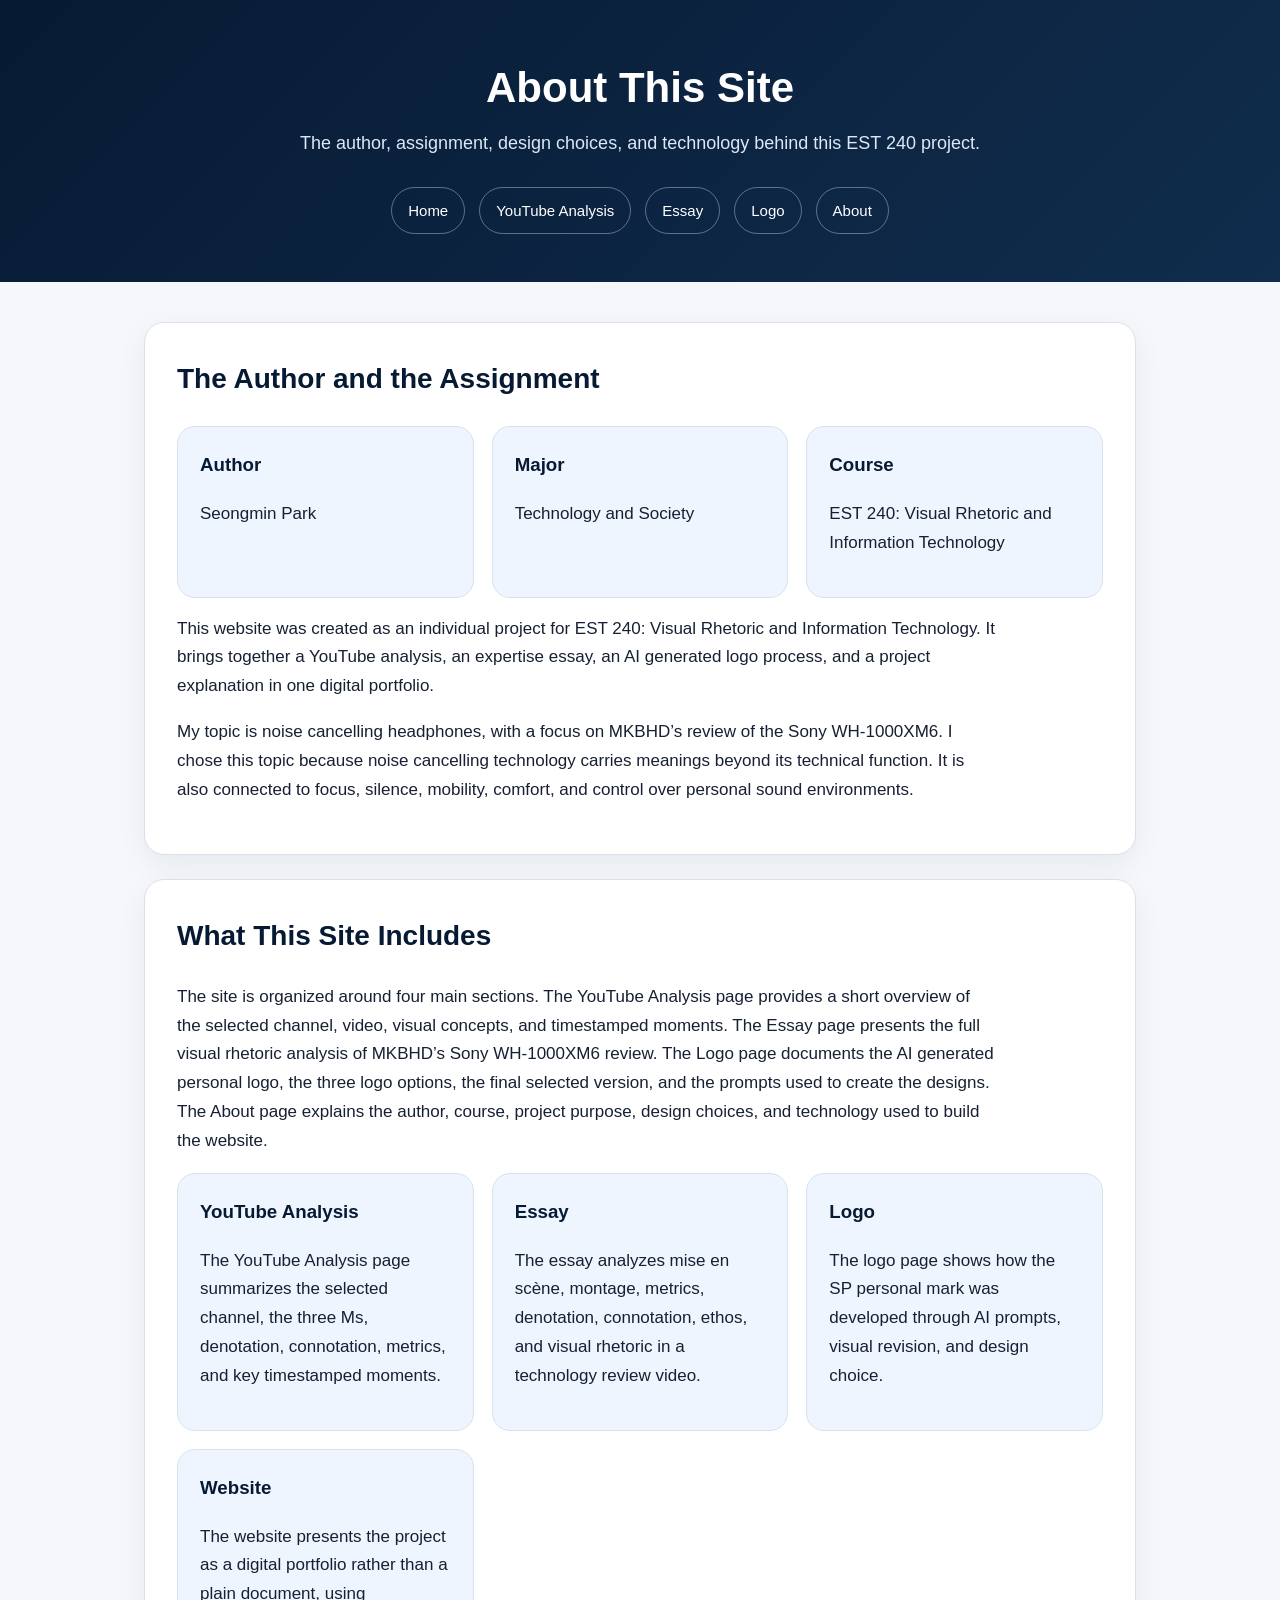
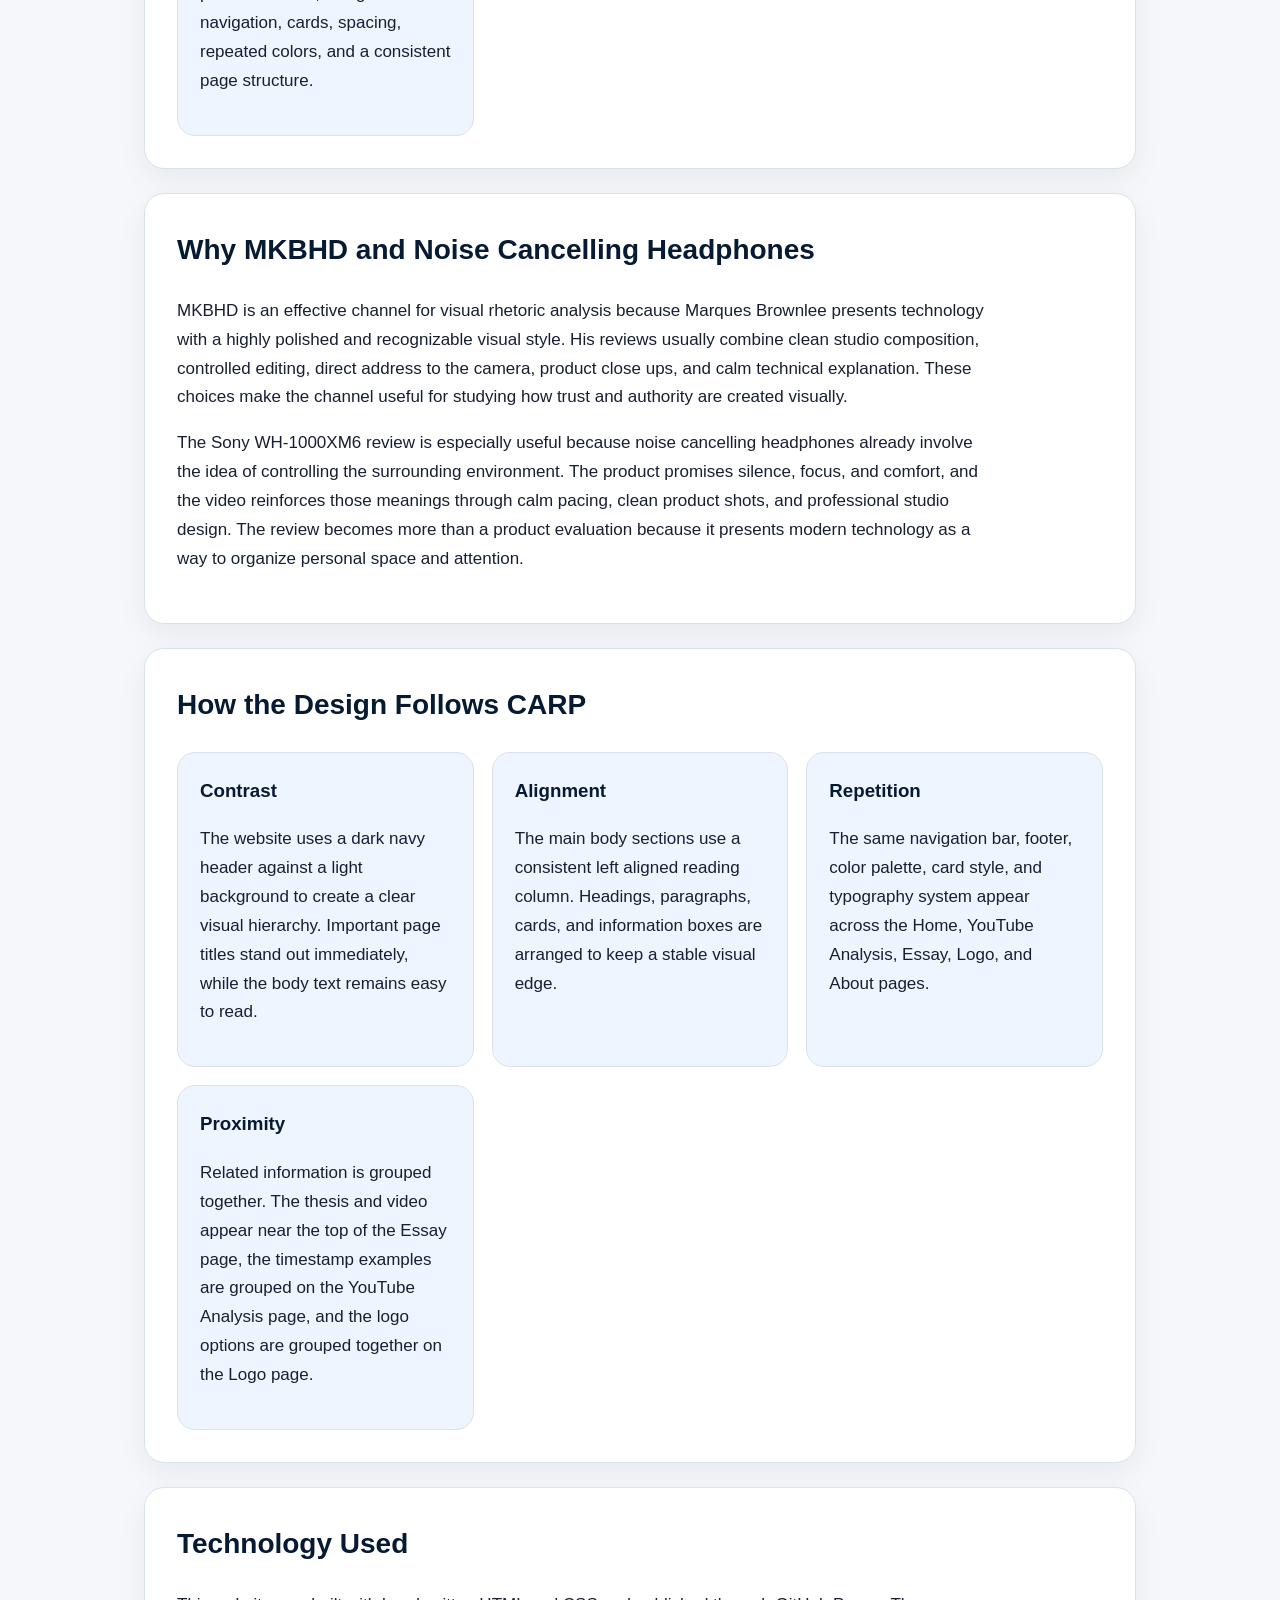
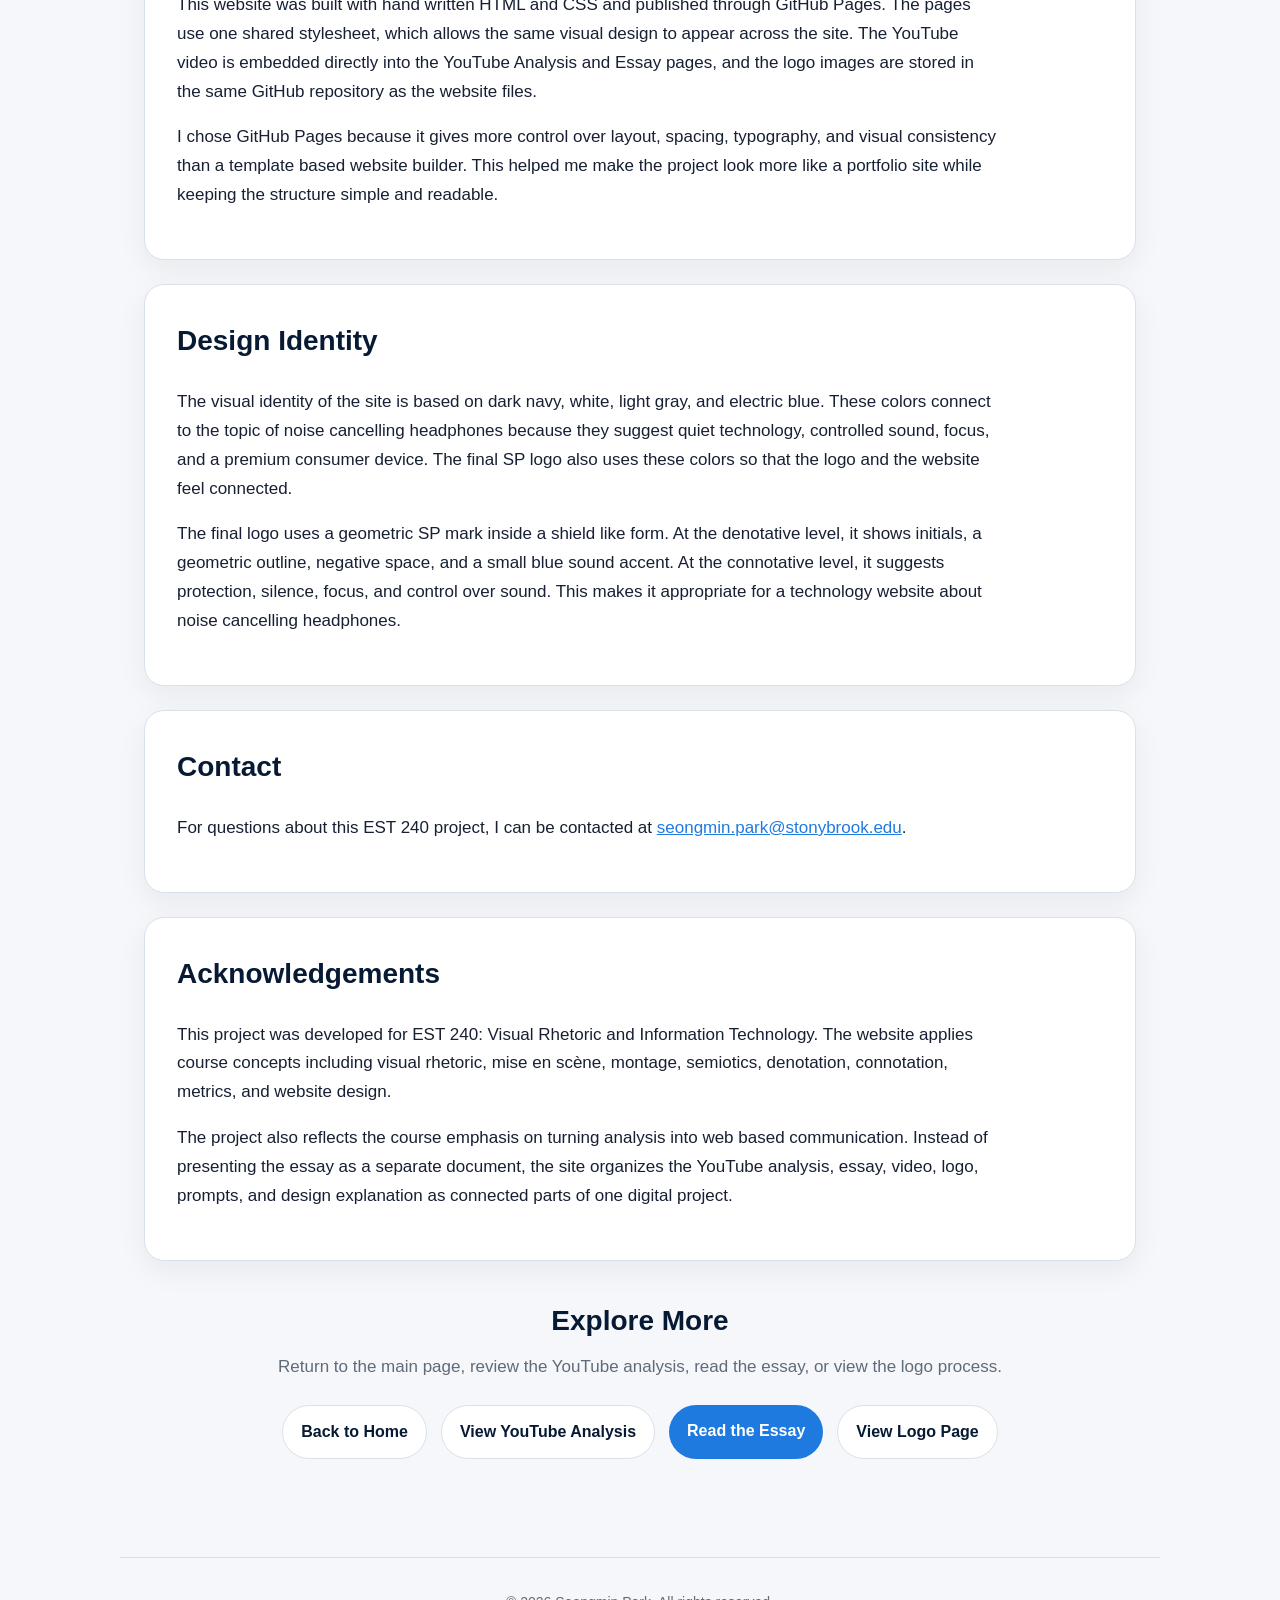
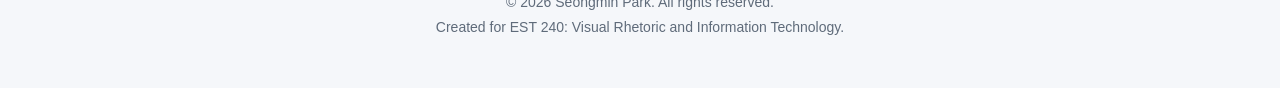
==== about.html @ 870759f9 "Update about.html" ====
<!DOCTYPE html>
<html lang="en">
<head>
  <meta charset="UTF-8">
  <meta name="viewport" content="width=device-width, initial-scale=1.0">
  <title>About | Seongmin Park EST 240</title>
  <link rel="stylesheet" href="style.css">
</head>
<body>
  <header id="top">
    <h1>About This Site</h1>
    <p>The author, assignment, design choices, and technology behind this EST 240 project.</p>

    <nav>
      <a href="index.html">Home</a>
      <a href="youtube-analysis.html">YouTube Analysis</a>
      <a href="essay.html">Essay</a>
      <a href="logo.html">Logo</a>
      <a href="about.html">About</a>
    </nav>
  </header>

  <main>
    <section>
      <h2>The Author and the Assignment</h2>

      <div class="card-grid">
        <div class="card">
          <h3>Author</h3>
          <p>Seongmin Park</p>
        </div>

        <div class="card">
          <h3>Major</h3>
          <p>Technology and Society</p>
        </div>

        <div class="card">
          <h3>Course</h3>
          <p>EST 240: Visual Rhetoric and Information Technology</p>
        </div>
      </div>

      <p>
        This website was created as an individual project for EST 240: Visual Rhetoric and Information Technology.
        It brings together a YouTube analysis, an expertise essay, an AI generated logo process, and a project explanation
        in one digital portfolio.
      </p>

      <p>
        My topic is noise cancelling headphones, with a focus on MKBHD’s review of the Sony WH-1000XM6. I chose this topic
        because noise cancelling technology carries meanings beyond its technical function. It is also connected to focus,
        silence, mobility, comfort, and control over personal sound environments.
      </p>
    </section>

    <section>
      <h2>What This Site Includes</h2>

      <p>
        The site is organized around four main sections. The YouTube Analysis page provides a short overview of the selected
        channel, video, visual concepts, and timestamped moments. The Essay page presents the full visual rhetoric analysis
        of MKBHD’s Sony WH-1000XM6 review. The Logo page documents the AI generated personal logo, the three logo options,
        the final selected version, and the prompts used to create the designs. The About page explains the author, course,
        project purpose, design choices, and technology used to build the website.
      </p>

      <div class="card-grid">
        <div class="card">
          <h3>YouTube Analysis</h3>
          <p>
            The YouTube Analysis page summarizes the selected channel, the three Ms, denotation, connotation, metrics,
            and key timestamped moments.
          </p>
        </div>

        <div class="card">
          <h3>Essay</h3>
          <p>
            The essay analyzes mise en scène, montage, metrics, denotation, connotation, ethos, and visual rhetoric in
            a technology review video.
          </p>
        </div>

        <div class="card">
          <h3>Logo</h3>
          <p>
            The logo page shows how the SP personal mark was developed through AI prompts, visual revision, and design choice.
          </p>
        </div>

        <div class="card">
          <h3>Website</h3>
          <p>
            The website presents the project as a digital portfolio rather than a plain document, using navigation, cards,
            spacing, repeated colors, and a consistent page structure.
          </p>
        </div>
      </div>
    </section>

    <section>
      <h2>Why MKBHD and Noise Cancelling Headphones</h2>

      <p>
        MKBHD is an effective channel for visual rhetoric analysis because Marques Brownlee presents technology with a highly
        polished and recognizable visual style. His reviews usually combine clean studio composition, controlled editing,
        direct address to the camera, product close ups, and calm technical explanation. These choices make the channel useful
        for studying how trust and authority are created visually.
      </p>

      <p>
        The Sony WH-1000XM6 review is especially useful because noise cancelling headphones already involve the idea of
        controlling the surrounding environment. The product promises silence, focus, and comfort, and the video reinforces
        those meanings through calm pacing, clean product shots, and professional studio design. The review becomes more
        than a product evaluation because it presents modern technology as a way to organize personal space and attention.
      </p>
    </section>

    <section>
      <h2>How the Design Follows CARP</h2>

      <div class="card-grid">
        <div class="card">
          <h3>Contrast</h3>
          <p>
            The website uses a dark navy header against a light background to create a clear visual hierarchy. Important
            page titles stand out immediately, while the body text remains easy to read.
          </p>
        </div>

        <div class="card">
          <h3>Alignment</h3>
          <p>
            The main body sections use a consistent left aligned reading column. Headings, paragraphs, cards, and information
            boxes are arranged to keep a stable visual edge.
          </p>
        </div>

        <div class="card">
          <h3>Repetition</h3>
          <p>
            The same navigation bar, footer, color palette, card style, and typography system appear across the Home,
            YouTube Analysis, Essay, Logo, and About pages.
          </p>
        </div>

        <div class="card">
          <h3>Proximity</h3>
          <p>
            Related information is grouped together. The thesis and video appear near the top of the Essay page, the timestamp
            examples are grouped on the YouTube Analysis page, and the logo options are grouped together on the Logo page.
          </p>
        </div>
      </div>
    </section>

    <section>
      <h2>Technology Used</h2>

      <p>
        This website was built with hand written HTML and CSS and published through GitHub Pages. The pages use one shared
        stylesheet, which allows the same visual design to appear across the site. The YouTube video is embedded directly
        into the YouTube Analysis and Essay pages, and the logo images are stored in the same GitHub repository as the website files.
      </p>

      <p>
        I chose GitHub Pages because it gives more control over layout, spacing, typography, and visual consistency than a
        template based website builder. This helped me make the project look more like a portfolio site while keeping the
        structure simple and readable.
      </p>
    </section>

    <section>
      <h2>Design Identity</h2>

      <p>
        The visual identity of the site is based on dark navy, white, light gray, and electric blue. These colors connect to
        the topic of noise cancelling headphones because they suggest quiet technology, controlled sound, focus, and a premium
        consumer device. The final SP logo also uses these colors so that the logo and the website feel connected.
      </p>

      <p>
        The final logo uses a geometric SP mark inside a shield like form. At the denotative level, it shows initials, a
        geometric outline, negative space, and a small blue sound accent. At the connotative level, it suggests protection,
        silence, focus, and control over sound. This makes it appropriate for a technology website about noise cancelling
        headphones.
      </p>
    </section>

    <section>
      <h2>Contact</h2>
      <p>
        For questions about this EST 240 project, I can be contacted at
        <a href="mailto:seongmin.park@stonybrook.edu">seongmin.park@stonybrook.edu</a>.
      </p>
    </section>

    <section>
      <h2>Acknowledgements</h2>

      <p>
        This project was developed for EST 240: Visual Rhetoric and Information Technology. The website applies course concepts
        including visual rhetoric, mise en scène, montage, semiotics, denotation, connotation, metrics, and website design.
      </p>

      <p>
        The project also reflects the course emphasis on turning analysis into web based communication. Instead of presenting
        the essay as a separate document, the site organizes the YouTube analysis, essay, video, logo, prompts, and design
        explanation as connected parts of one digital project.
      </p>
    </section>

    <section class="page-navigation">
      <h2>Explore More</h2>
      <p>Return to the main page, review the YouTube analysis, read the essay, or view the logo process.</p>

      <div class="button-row">
        <a class="button secondary" href="index.html">Back to Home</a>
        <a class="button secondary" href="youtube-analysis.html">View YouTube Analysis</a>
        <a class="button" href="essay.html">Read the Essay</a>
        <a class="button secondary" href="logo.html">View Logo Page</a>
      </div>
    </section>
  </main>

  <footer>
    <p>&copy; 2026 Seongmin Park. All rights reserved.</p>
    <p>Created for EST 240: Visual Rhetoric and Information Technology.</p>
  </footer>
</body>
</html>
---- style.css ----
:root {
  --navy: #071a33;
  --blue: #1f7ae0;
  --light-blue: #eef5ff;
  --light-gray: #f5f7fa;
  --text: #172033;
  --muted: #5f6b7a;
  --white: #ffffff;
  --border: #d9e1ea;
}

* {
  box-sizing: border-box;
}

body {
  margin: 0;
  font-family: Arial, Helvetica, sans-serif;
  color: var(--text);
  background: var(--light-gray);
  line-height: 1.7;
}

header {
  background: linear-gradient(135deg, var(--navy), #102d4d);
  color: var(--white);
  padding: 64px 24px 48px;
  text-align: center;
}

header h1 {
  max-width: 900px;
  margin: 0 auto 16px;
  font-size: 42px;
  line-height: 1.15;
}

header p {
  max-width: 720px;
  margin: 0 auto 28px;
  color: #dce8f7;
  font-size: 18px;
}

nav {
  display: flex;
  justify-content: center;
  gap: 14px;
  flex-wrap: wrap;
}

nav a {
  color: var(--white);
  text-decoration: none;
  border: 1px solid rgba(255, 255, 255, 0.35);
  padding: 10px 16px;
  border-radius: 999px;
  font-size: 15px;
}

nav a:hover {
  background: rgba(255, 255, 255, 0.14);
}

main {
  max-width: 1040px;
  margin: 0 auto;
  padding: 40px 24px;
}

section {
  background: var(--white);
  border: 1px solid var(--border);
  border-radius: 20px;
  padding: 32px;
  margin-bottom: 24px;
  box-shadow: 0 10px 30px rgba(7, 26, 51, 0.06);
}

h2 {
  color: var(--navy);
  margin-top: 0;
  font-size: 28px;
}

p {
  font-size: 17px;
}

a {
  color: var(--blue);
}

.button-row {
  display: flex;
  gap: 14px;
  flex-wrap: wrap;
  margin-top: 24px;
}

.button {
  display: inline-block;
  background: var(--blue);
  color: var(--white);
  text-decoration: none;
  padding: 12px 18px;
  border-radius: 999px;
  font-weight: 700;
}

.button.secondary {
  background: var(--white);
  color: var(--navy);
  border: 1px solid var(--border);
}

.card-grid {
  display: grid;
  grid-template-columns: repeat(3, 1fr);
  gap: 18px;
}

.card {
  background: var(--light-blue);
  border: 1px solid var(--border);
  border-radius: 18px;
  padding: 22px;
}

.card h3 {
  margin-top: 0;
  color: var(--navy);
}

footer {
  max-width: 1040px;
  margin: 16px auto 0;
  padding: 30px 24px 46px;
  text-align: center;
  color: var(--muted);
  border-top: 1px solid var(--border);
}

footer p {
  margin: 4px 0;
  font-size: 14px;
  line-height: 1.5;
}
}

@media (max-width: 760px) {
  header h1 {
    font-size: 32px;
  }

  .card-grid {
    grid-template-columns: 1fr;
  }

  section {
    padding: 24px;
  }
}
ol {
  margin: 0;
  padding-left: 22px;
}

li {
  margin-bottom: 6px;
}

section > h3 {
  margin-top: 28px;
  color: var(--navy);
}

section p,
section ol {
  max-width: 820px;
}
.metrics-card {
  width: calc(100% + 29px);
  max-width: calc(820px + 29px);
  background: var(--light-blue);
  margin: 22px 0 22px -29px;
  padding: 22px 24px;
  border-left: 5px solid var(--blue);
}

.metrics-card p {
  margin: 8px 0;
}

.metrics-card h3 {
  margin: 0 0 14px 0;
}
.home-hero {
  padding: 72px 24px 56px;
}

.hero-content {
  max-width: 960px;
  margin: 0 auto;
}

.hero-logo {
  width: 140px;
  height: 140px;
  object-fit: contain;
  background: var(--white);
  border-radius: 28px;
  padding: 18px;
  margin-bottom: 26px;
  box-shadow: 0 18px 45px rgba(0, 0, 0, 0.18);
}
sup {
  font-size: 0.75em;
  vertical-align: super;
  line-height: 0;
}

sup a {
  text-decoration: none;
  color: var(--blue);
  font-weight: 700;
}

sup a:hover {
  text-decoration: underline;
}
sup {
  font-size: 0.75em;
  vertical-align: super;
  line-height: 0;
}

sup a {
  text-decoration: none;
  color: var(--blue);
  font-weight: 700;
}

sup a:hover {
  text-decoration: underline;
}

.notes-list {
  max-width: 820px;
}

.notes-list li {
  margin-bottom: 14px;
}

.notes-list a {
  margin-left: 6px;
}

html {
  scroll-behavior: smooth;
}
.page-navigation {
  background: transparent;
  border: none;
  box-shadow: none;
  text-align: center;
  padding-top: 12px;
  padding-bottom: 18px;
}

.page-navigation h2 {
  margin-bottom: 8px;
}

.page-navigation p {
  margin: 0 auto 18px;
  color: var(--muted);
}

.page-navigation .button-row {
  justify-content: center;
}
sup {
  font-size: 0.75em;
  vertical-align: super;
  line-height: 0;
}

sup a {
  text-decoration: none;
  color: var(--blue);
  font-weight: 700;
}

sup a:hover {
  text-decoration: underline;
}

.notes-list {
  max-width: 820px;
}

.notes-list li {
  margin-bottom: 14px;
}

.notes-list a {
  margin-left: 6px;
}

html {
  scroll-behavior: smooth;
}
.analysis-hero {
  display: grid;
  grid-template-columns: 1.7fr 0.8fr;
  gap: 24px;
  align-items: center;
}

.analysis-hero-text p {
  max-width: 850px;
}

.analysis-profile {
  background: #ffffff;
  border: 1px solid #d9e1ea;
  border-radius: 22px;
  padding: 24px;
  text-align: center;
  box-shadow: 0 12px 28px rgba(15, 23, 42, 0.08);
}

.analysis-portrait {
  width: 160px;
  height: 160px;
  object-fit: cover;
  border-radius: 50%;
  border: 4px solid #e8eef5;
  margin-bottom: 14px;
}

.analysis-profile h3 {
  margin-bottom: 8px;
}

.analysis-profile p {
  margin: 0;
  color: var(--muted);
}

.analysis-points {
  display: grid;
  grid-template-columns: 1fr 1fr;
  gap: 18px;
}

.timestamp-grid {
  display: grid;
  grid-template-columns: repeat(2, minmax(0, 1fr));
  gap: 18px;
  margin-top: 18px;
}

.timestamp-card {
  display: flex;
  flex-direction: column;
  gap: 8px;
  background: #ffffff;
  border: 1px solid #d9e1ea;
  border-radius: 18px;
  padding: 18px;
  text-decoration: none;
  color: var(--text);
  box-shadow: 0 10px 24px rgba(15, 23, 42, 0.07);
  transition: transform 0.18s ease, box-shadow 0.18s ease;
}

.timestamp-card:hover {
  transform: translateY(-3px);
  box-shadow: 0 16px 32px rgba(15, 23, 42, 0.12);
}

.timestamp-label {
  display: inline-block;
  width: fit-content;
  background: var(--blue);
  color: #ffffff;
  border-radius: 999px;
  padding: 4px 10px;
  font-size: 0.85rem;
  font-weight: 700;
}

.timestamp-card span:last-child {
  color: var(--muted);
}

@media (max-width: 760px) {
  .analysis-hero {
    grid-template-columns: 1fr;
  }

  .analysis-points {
    grid-template-columns: 1fr;
  }

  .timestamp-grid {
    grid-template-columns: 1fr;
  }
}
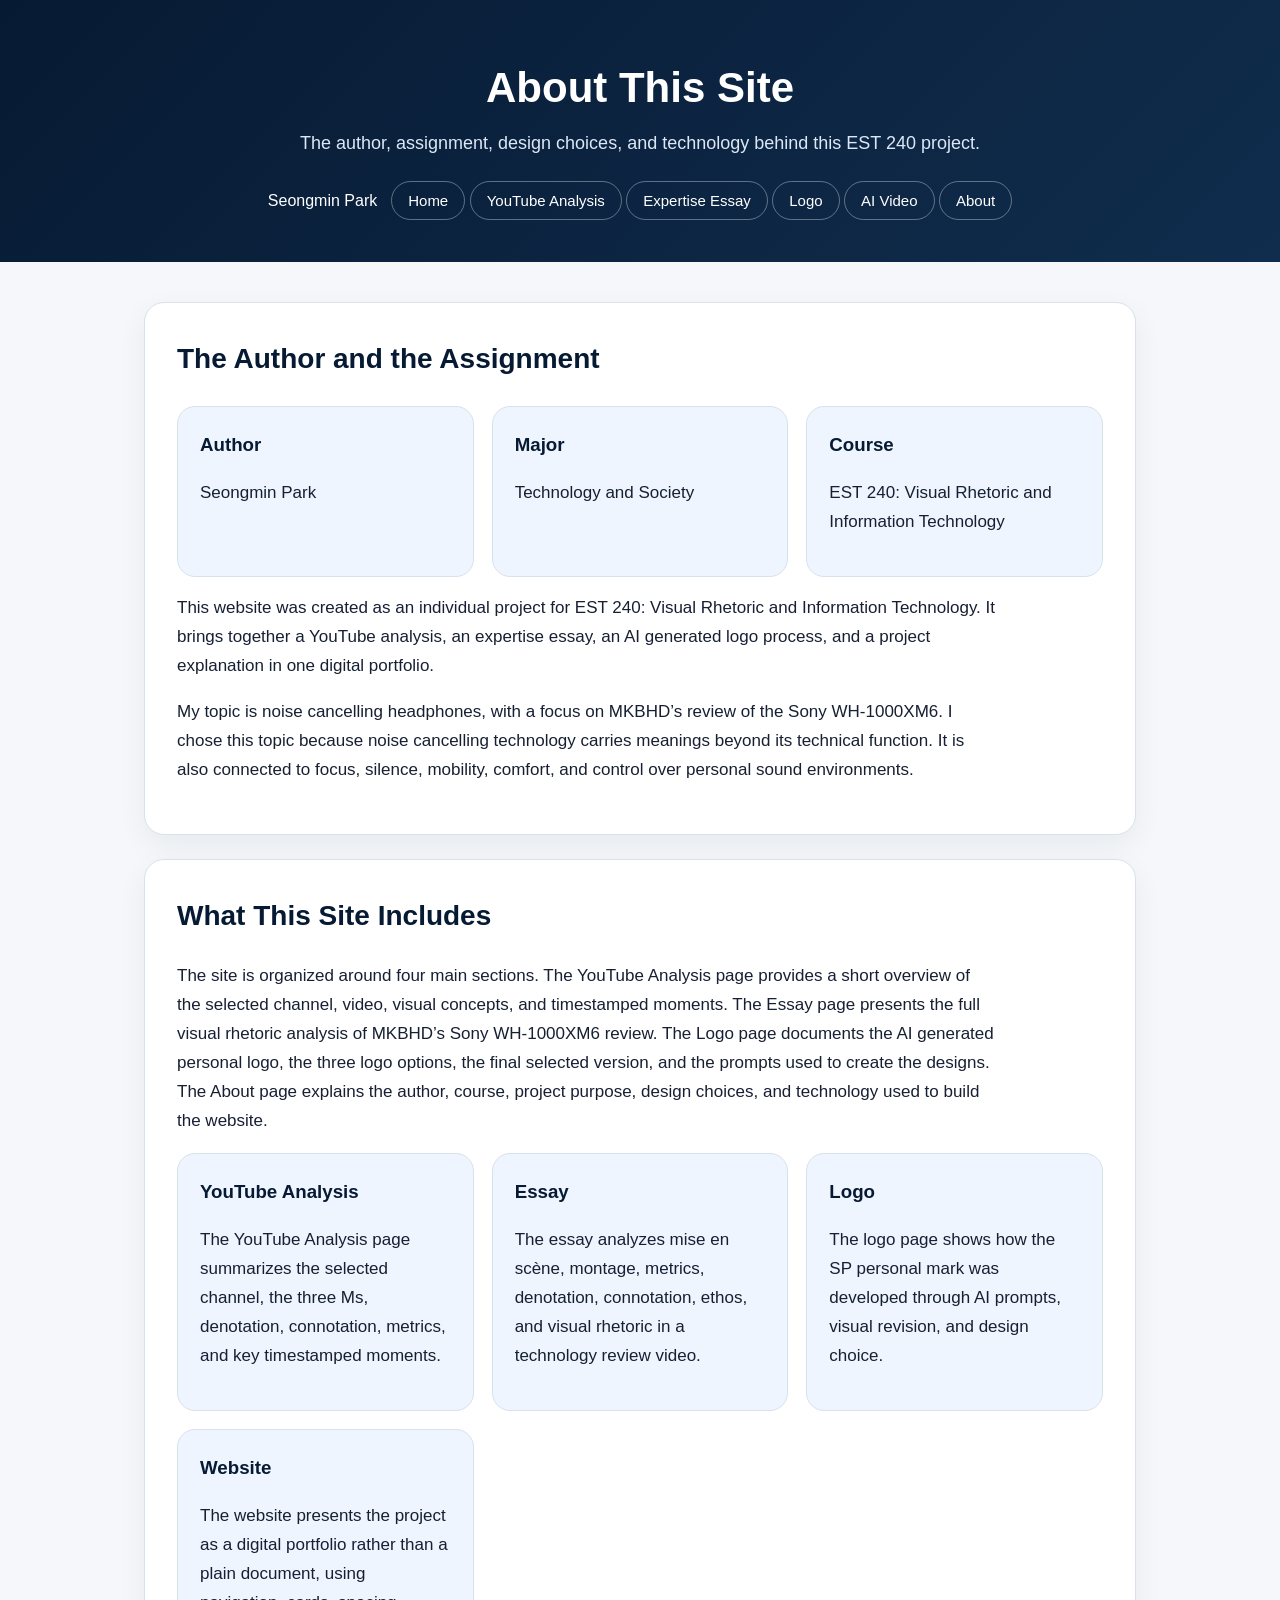
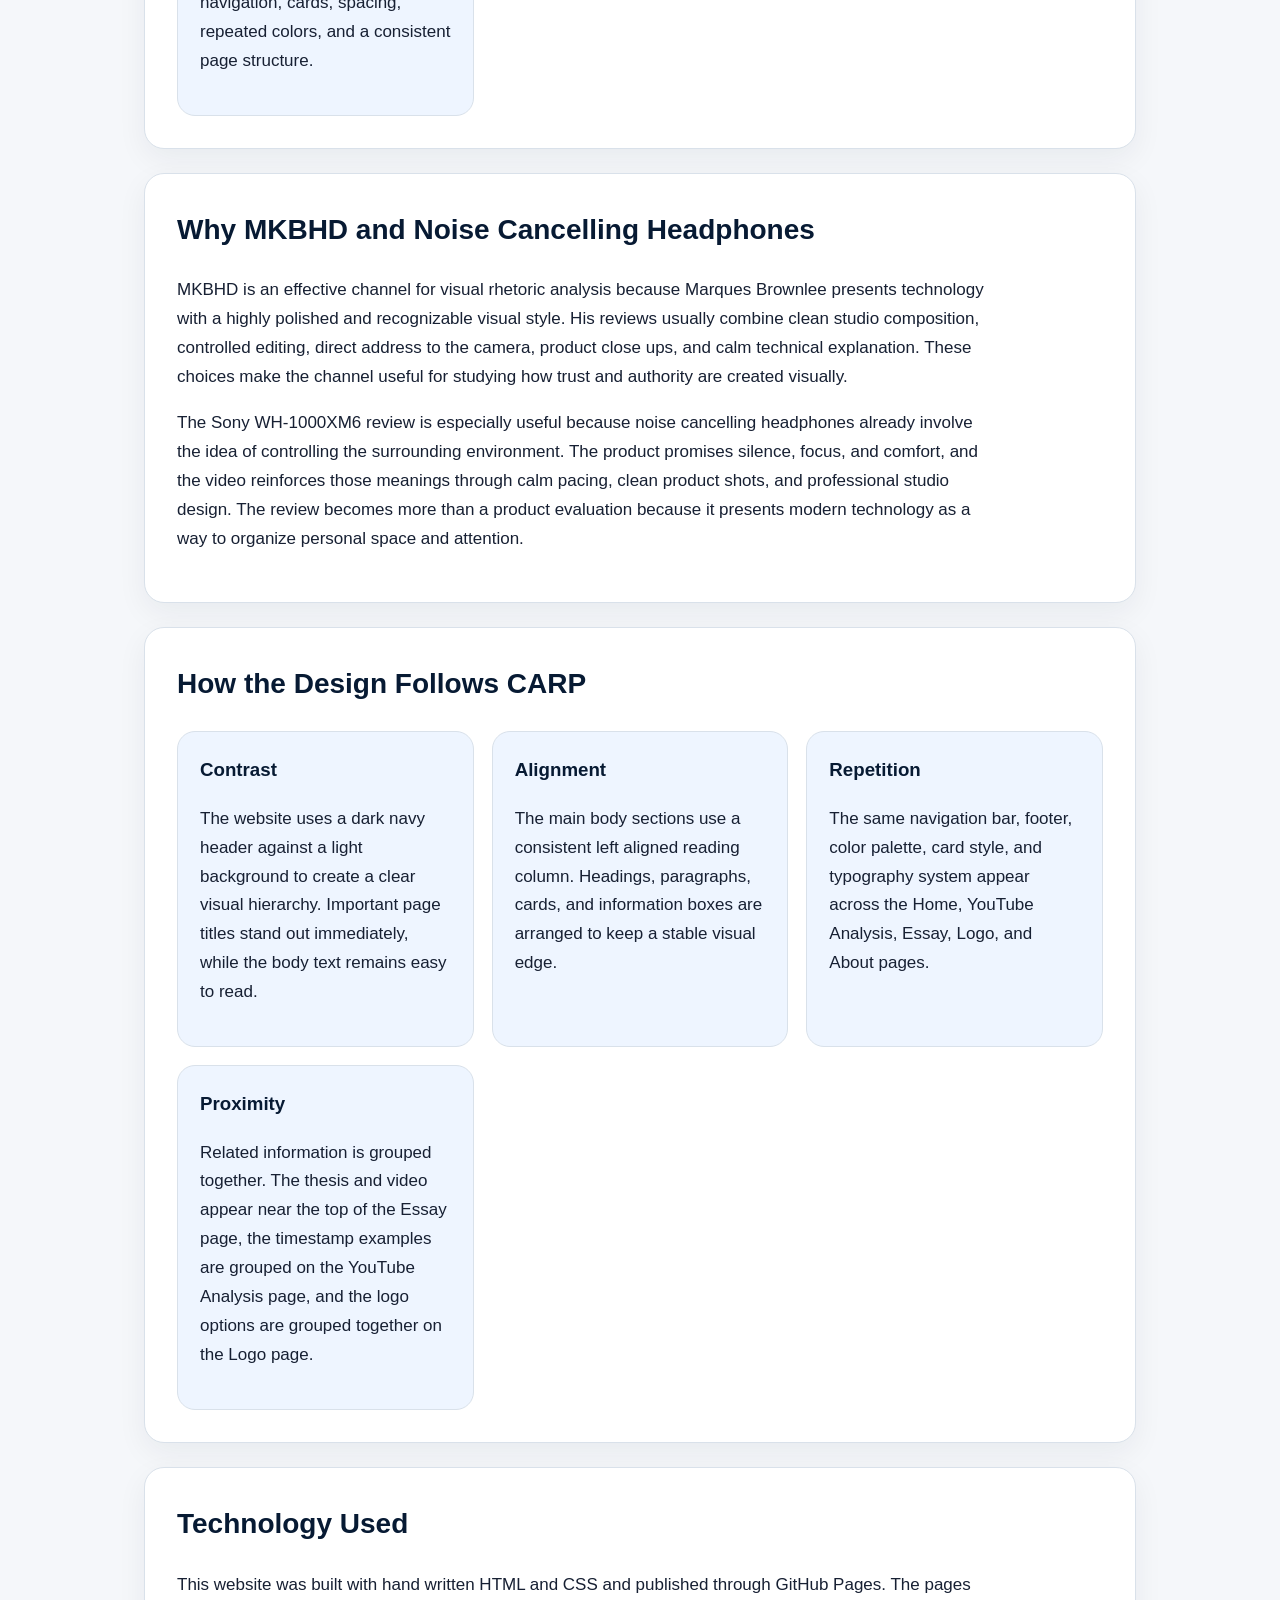
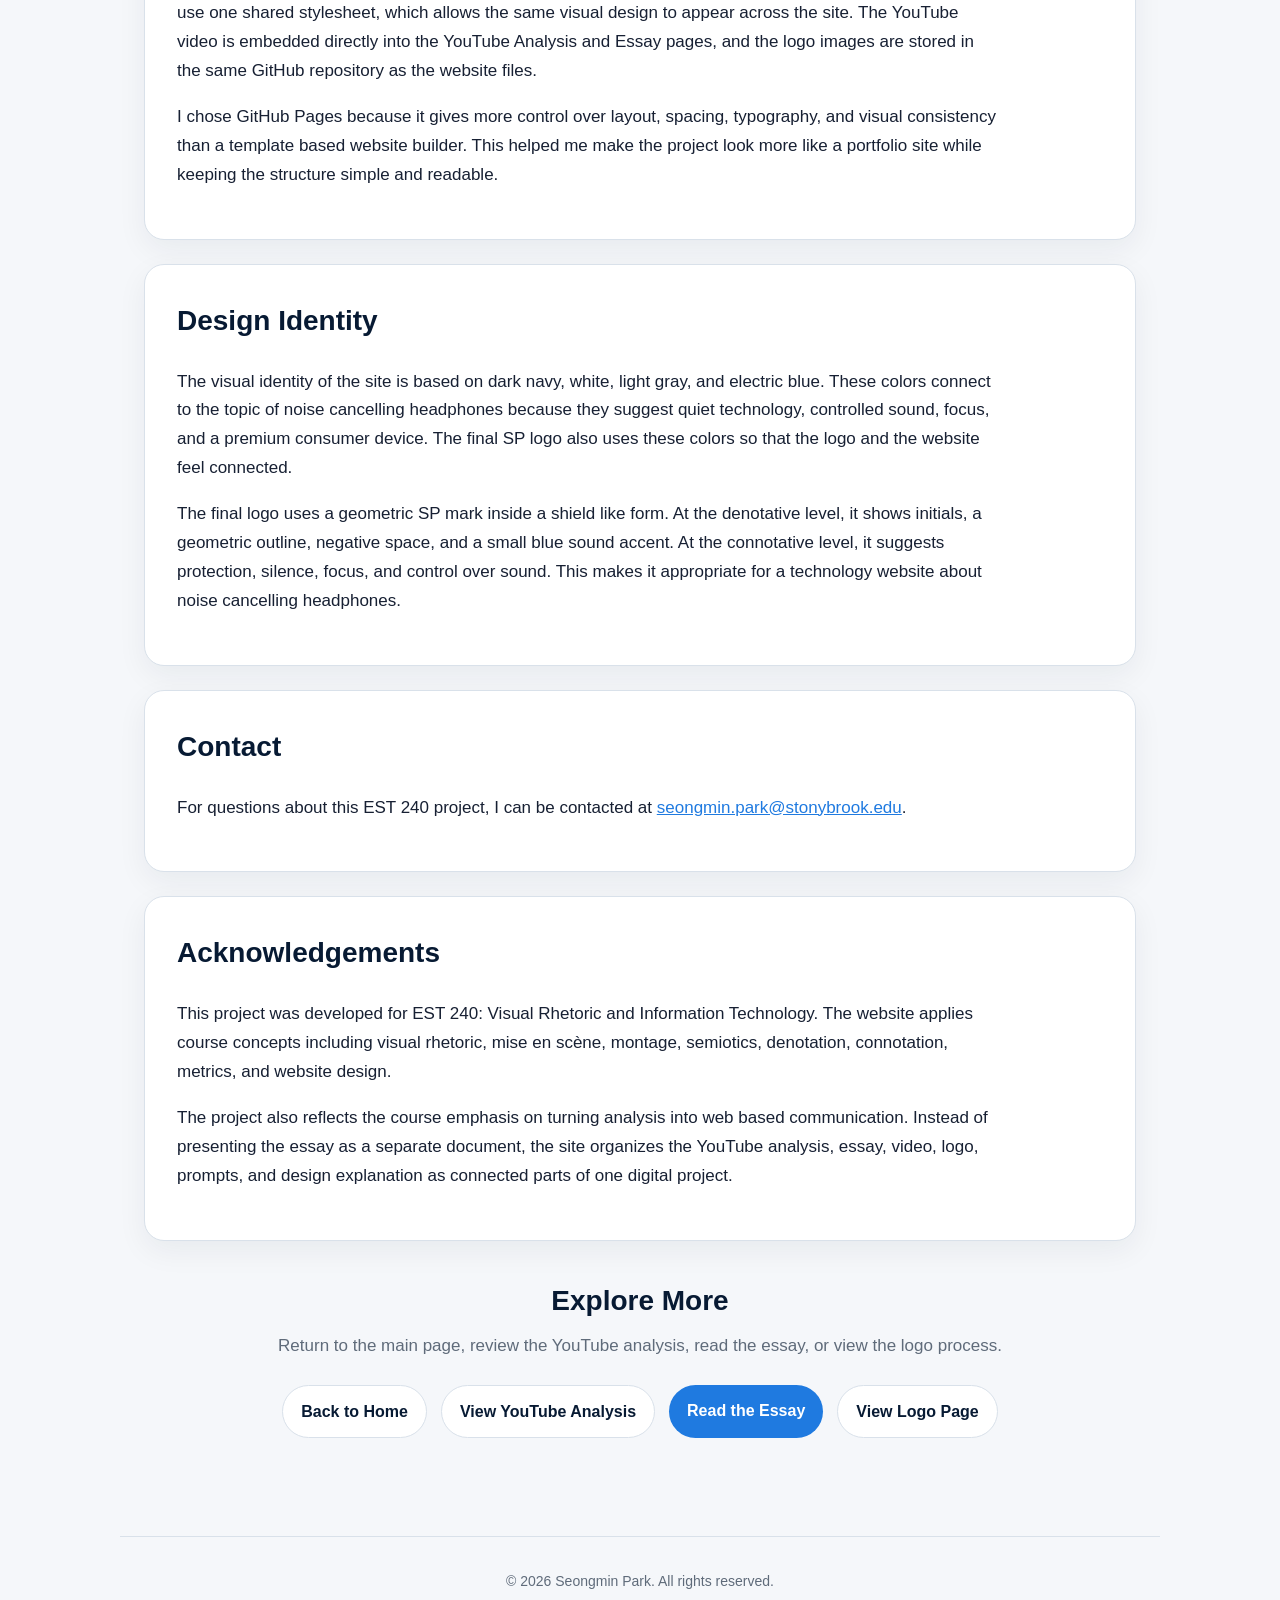
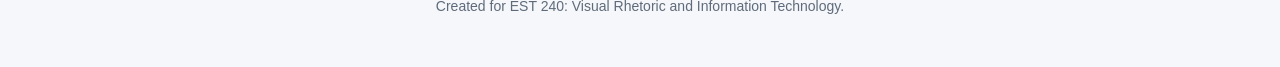
==== commit 0dd59de0: "Update about.html" ====
--- a/about.html
+++ b/about.html
@@ -11,13 +11,18 @@
     <h1>About This Site</h1>
     <p>The author, assignment, design choices, and technology behind this EST 240 project.</p>
 
-    <nav>
-      <a href="index.html">Home</a>
-      <a href="youtube-analysis.html">YouTube Analysis</a>
-      <a href="essay.html">Essay</a>
-      <a href="logo.html">Logo</a>
-      <a href="about.html">About</a>
-    </nav>
+   <nav>
+  <div class="site-name">Seongmin Park</div>
+
+  <div class="nav-links">
+    <a href="index.html">Home</a>
+    <a href="youtube-analysis.html">YouTube Analysis</a>
+    <a href="essay.html">Expertise Essay</a>
+    <a href="logo.html">Logo</a>
+    <a href="ai-video.html">AI Video</a>
+    <a href="about.html">About</a>
+  </div>
+</nav>
   </header>
 
   <main>
@@ -155,7 +160,7 @@
       </div>
     </section>
 
-    <section>
+       <section>
       <h2>Technology Used</h2>
 
       <p>
@@ -228,5 +233,7 @@
     <p>&copy; 2026 Seongmin Park. All rights reserved.</p>
     <p>Created for EST 240: Visual Rhetoric and Information Technology.</p>
   </footer>
+    <script data-goatcounter="https://seongminpark.goatcounter.com/count"
+          async src="https://gc.zgo.at/count.js"></script>
 </body>
 </html>
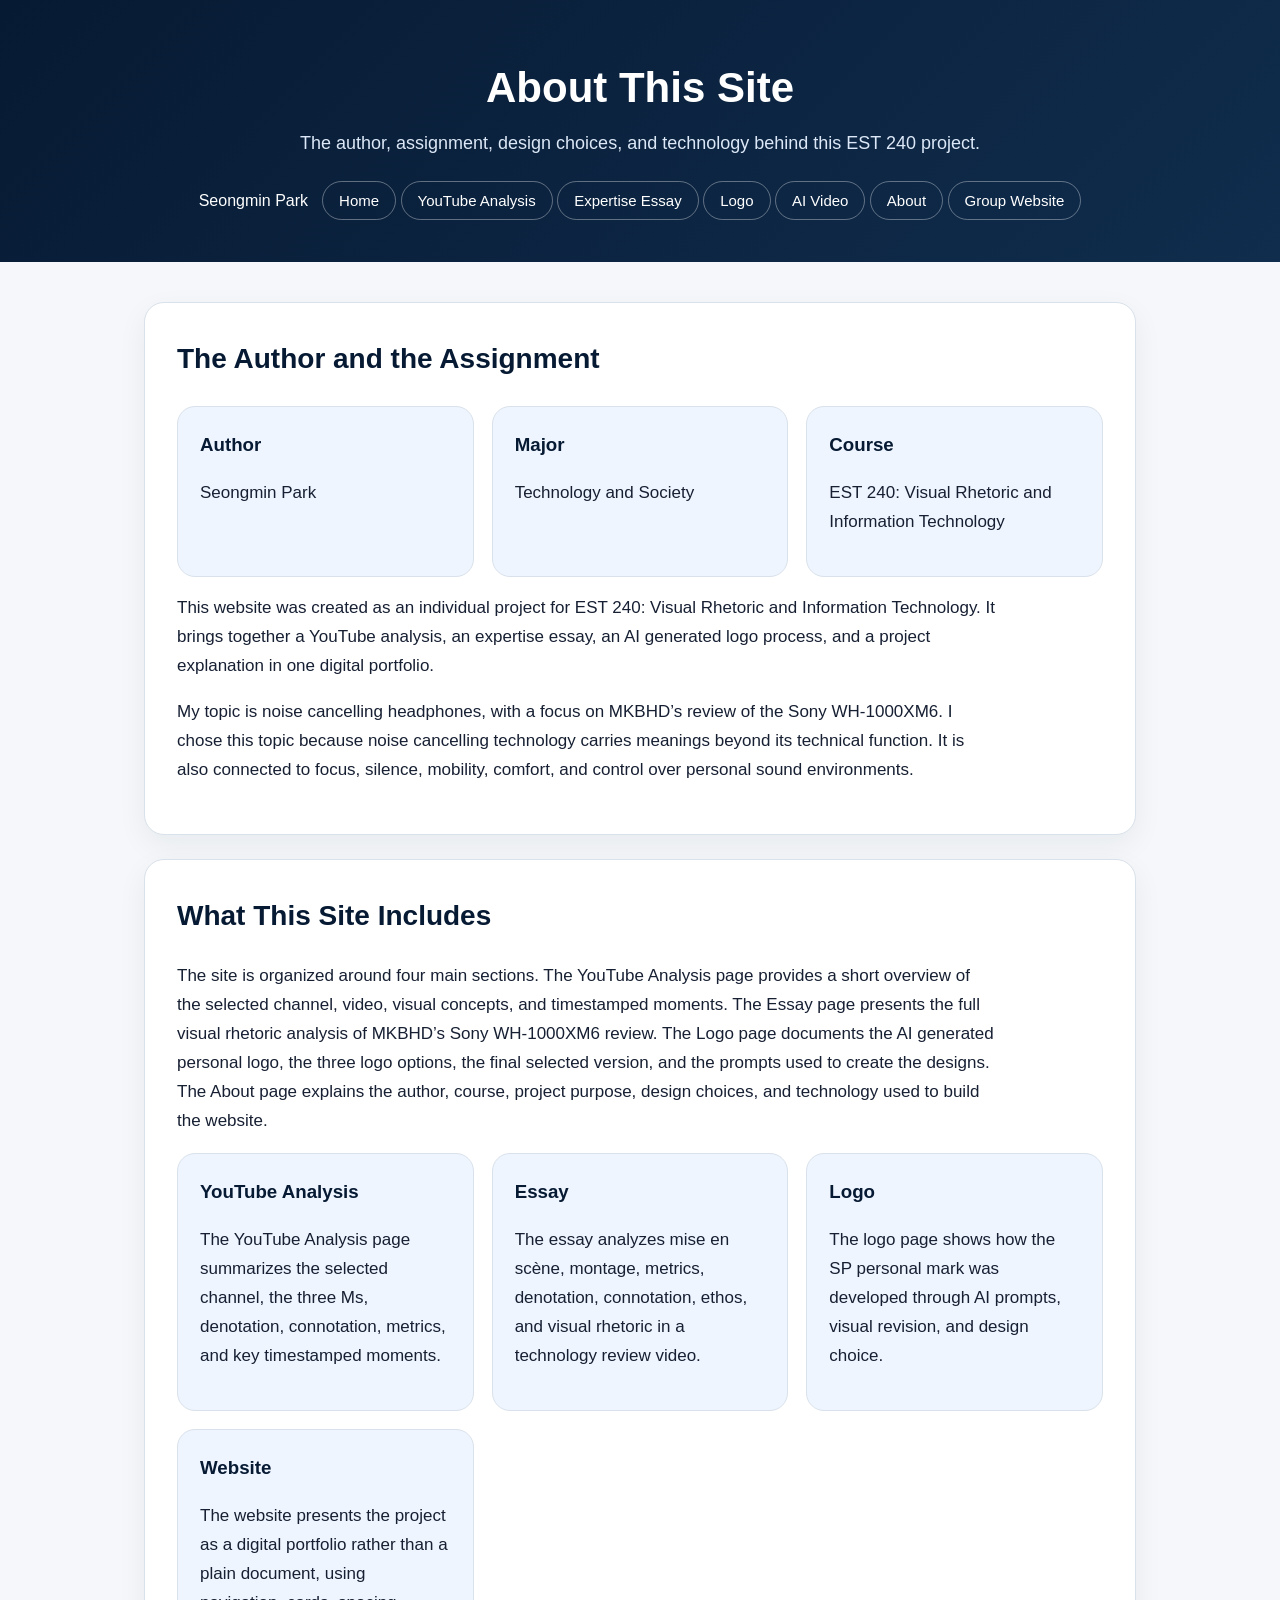
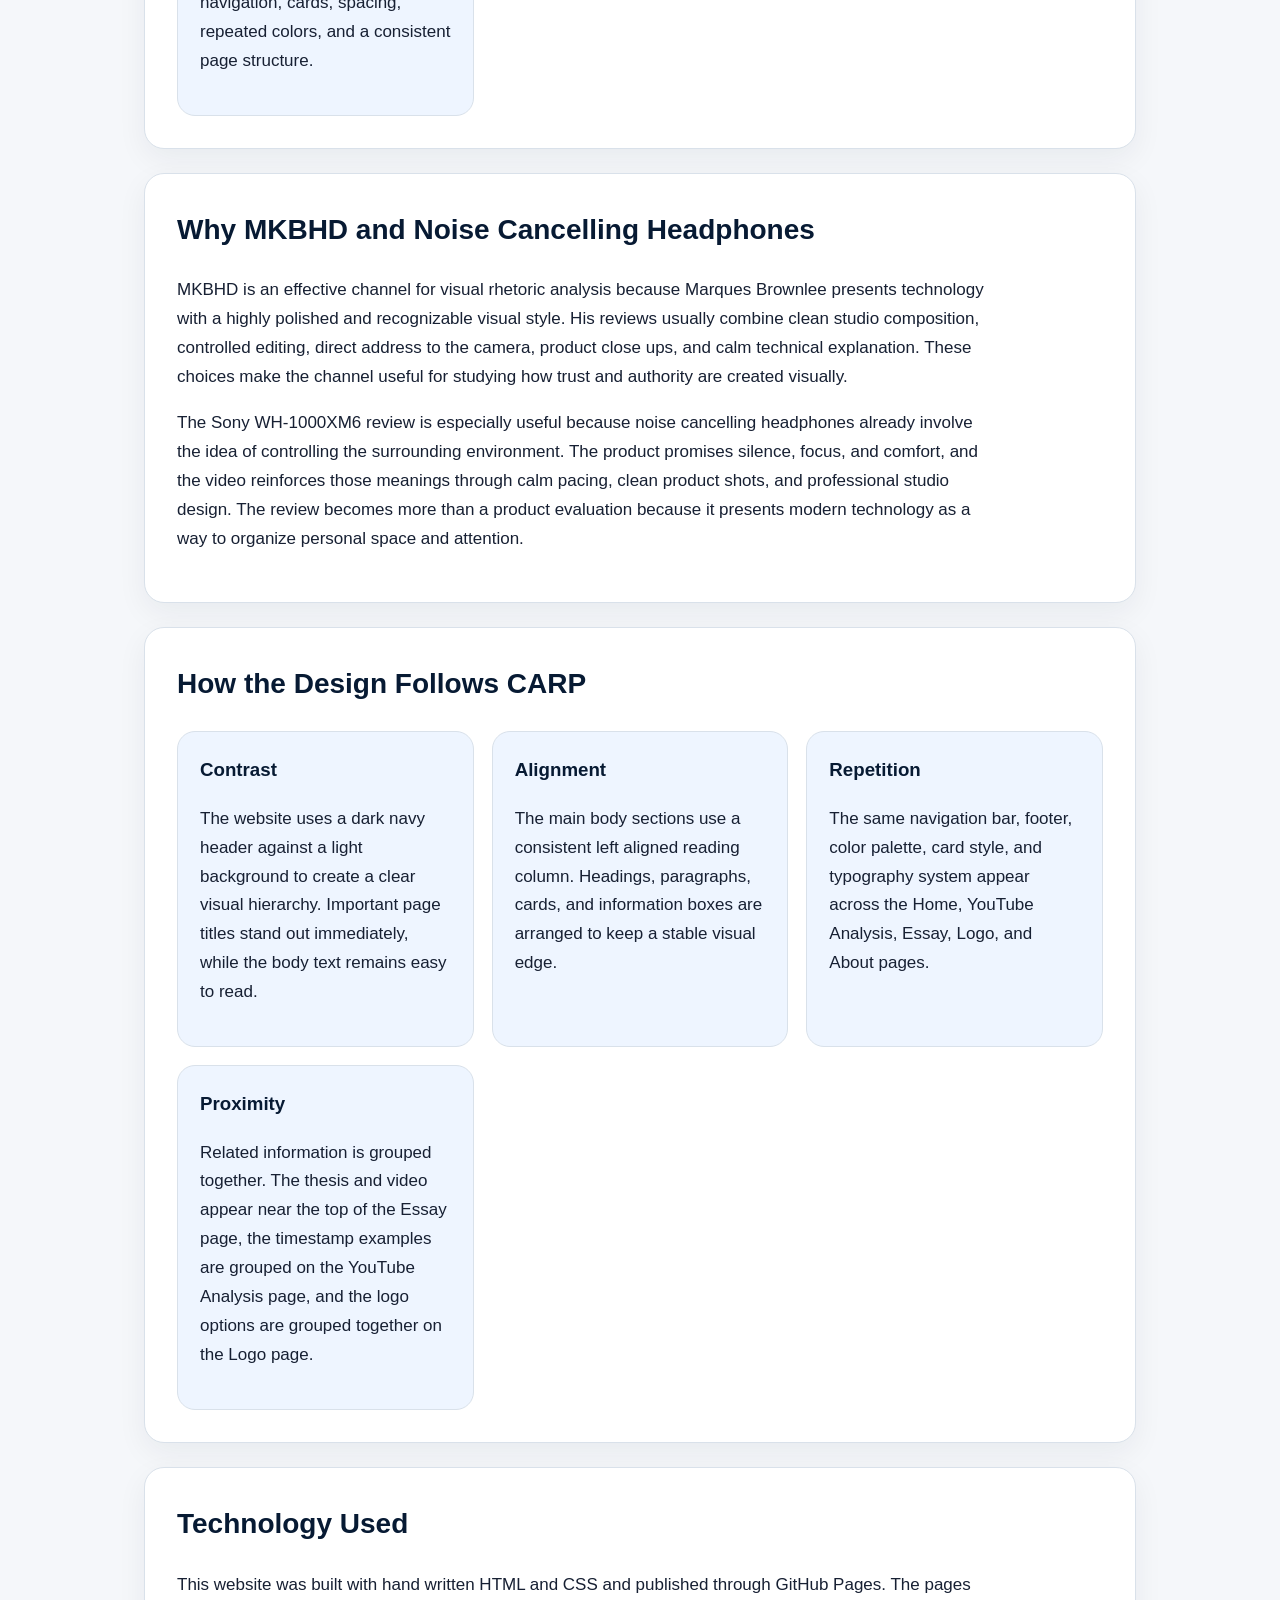
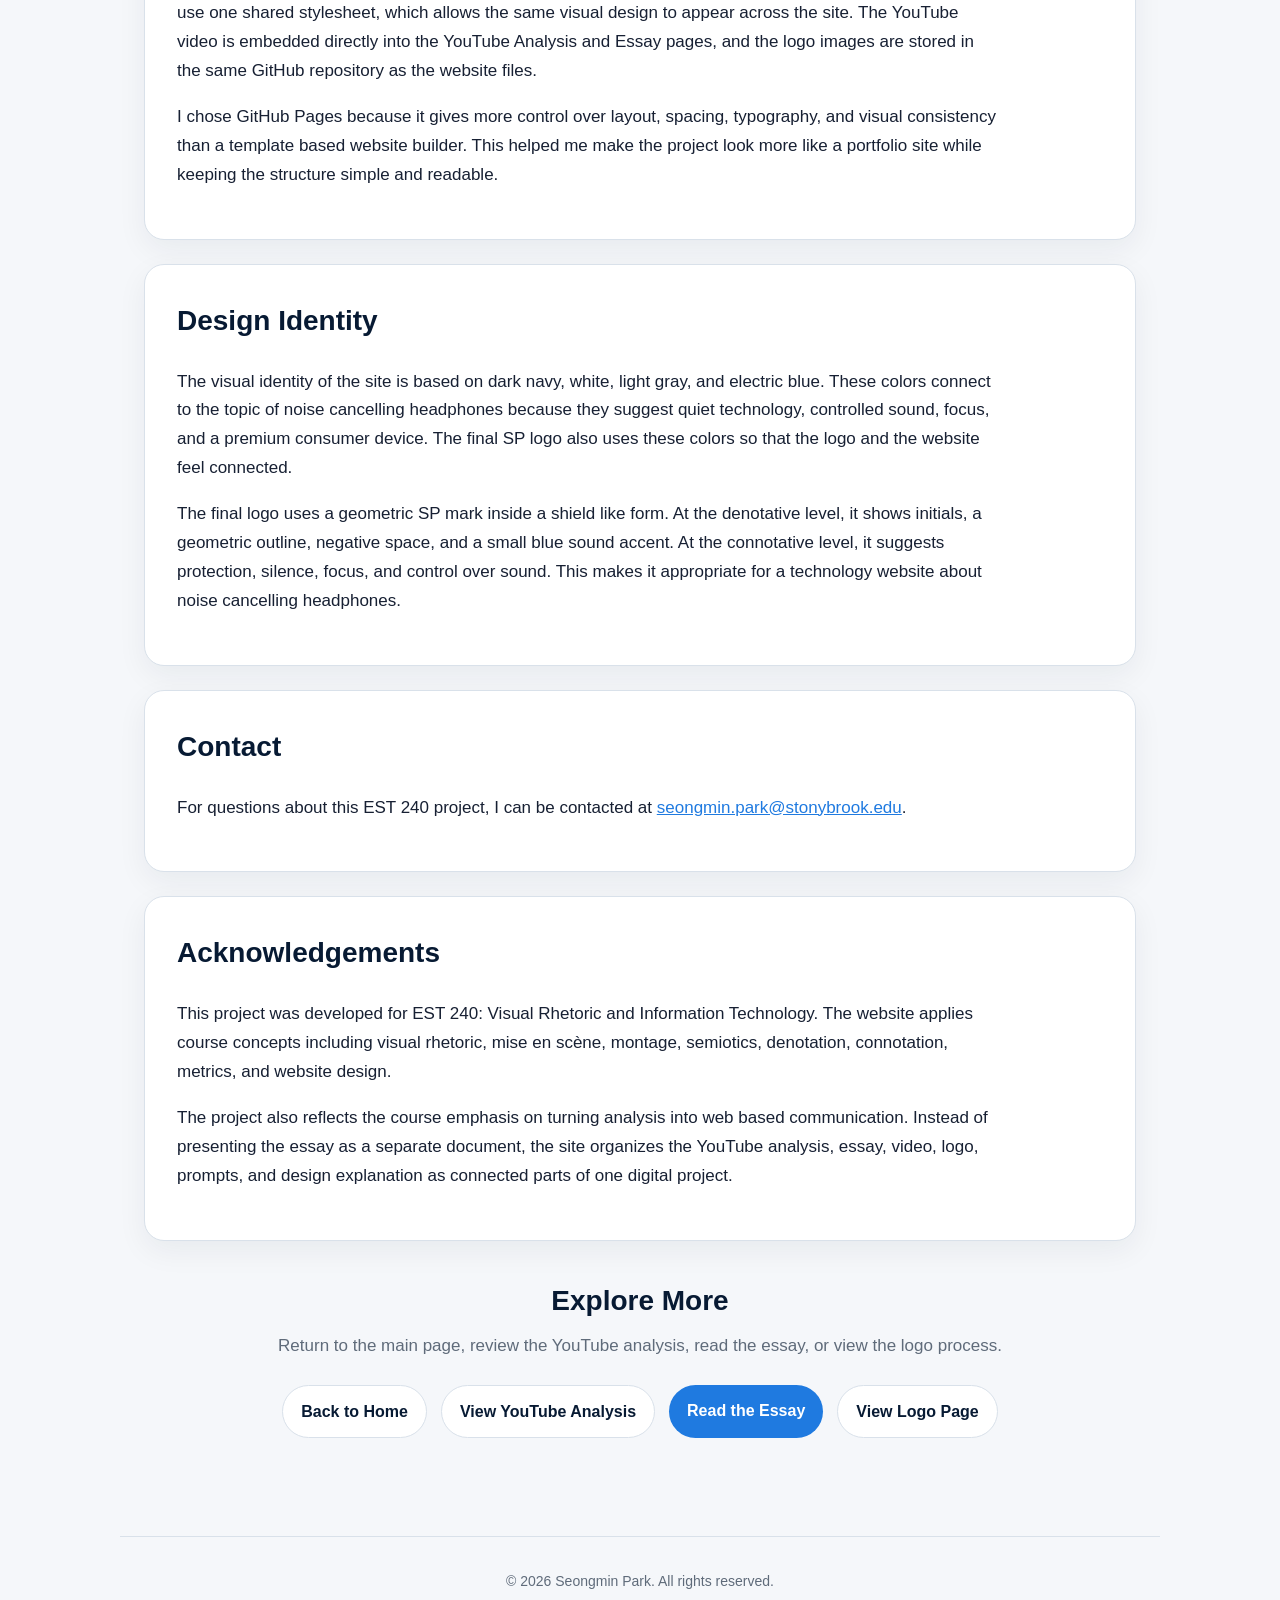
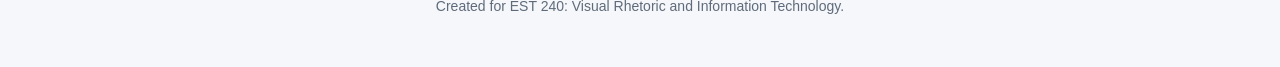
==== commit 14670178: "Update about.html" ====
--- a/about.html
+++ b/about.html
@@ -15,12 +15,13 @@
   <div class="site-name">Seongmin Park</div>
 
   <div class="nav-links">
-    <a href="index.html">Home</a>
-    <a href="youtube-analysis.html">YouTube Analysis</a>
-    <a href="essay.html">Expertise Essay</a>
-    <a href="logo.html">Logo</a>
-    <a href="ai-video.html">AI Video</a>
-    <a href="about.html">About</a>
+<a href="index.html">Home</a>
+<a href="youtube-analysis.html">YouTube Analysis</a>
+<a href="essay.html">Expertise Essay</a>
+<a href="logo.html">Logo</a>
+<a href="ai-video.html">AI Video</a>
+<a href="about.html">About</a>
+<a href="https://ericshpark.github.io/index.html" target="_blank" rel="noopener">Group Website</a>
   </div>
 </nav>
   </header>
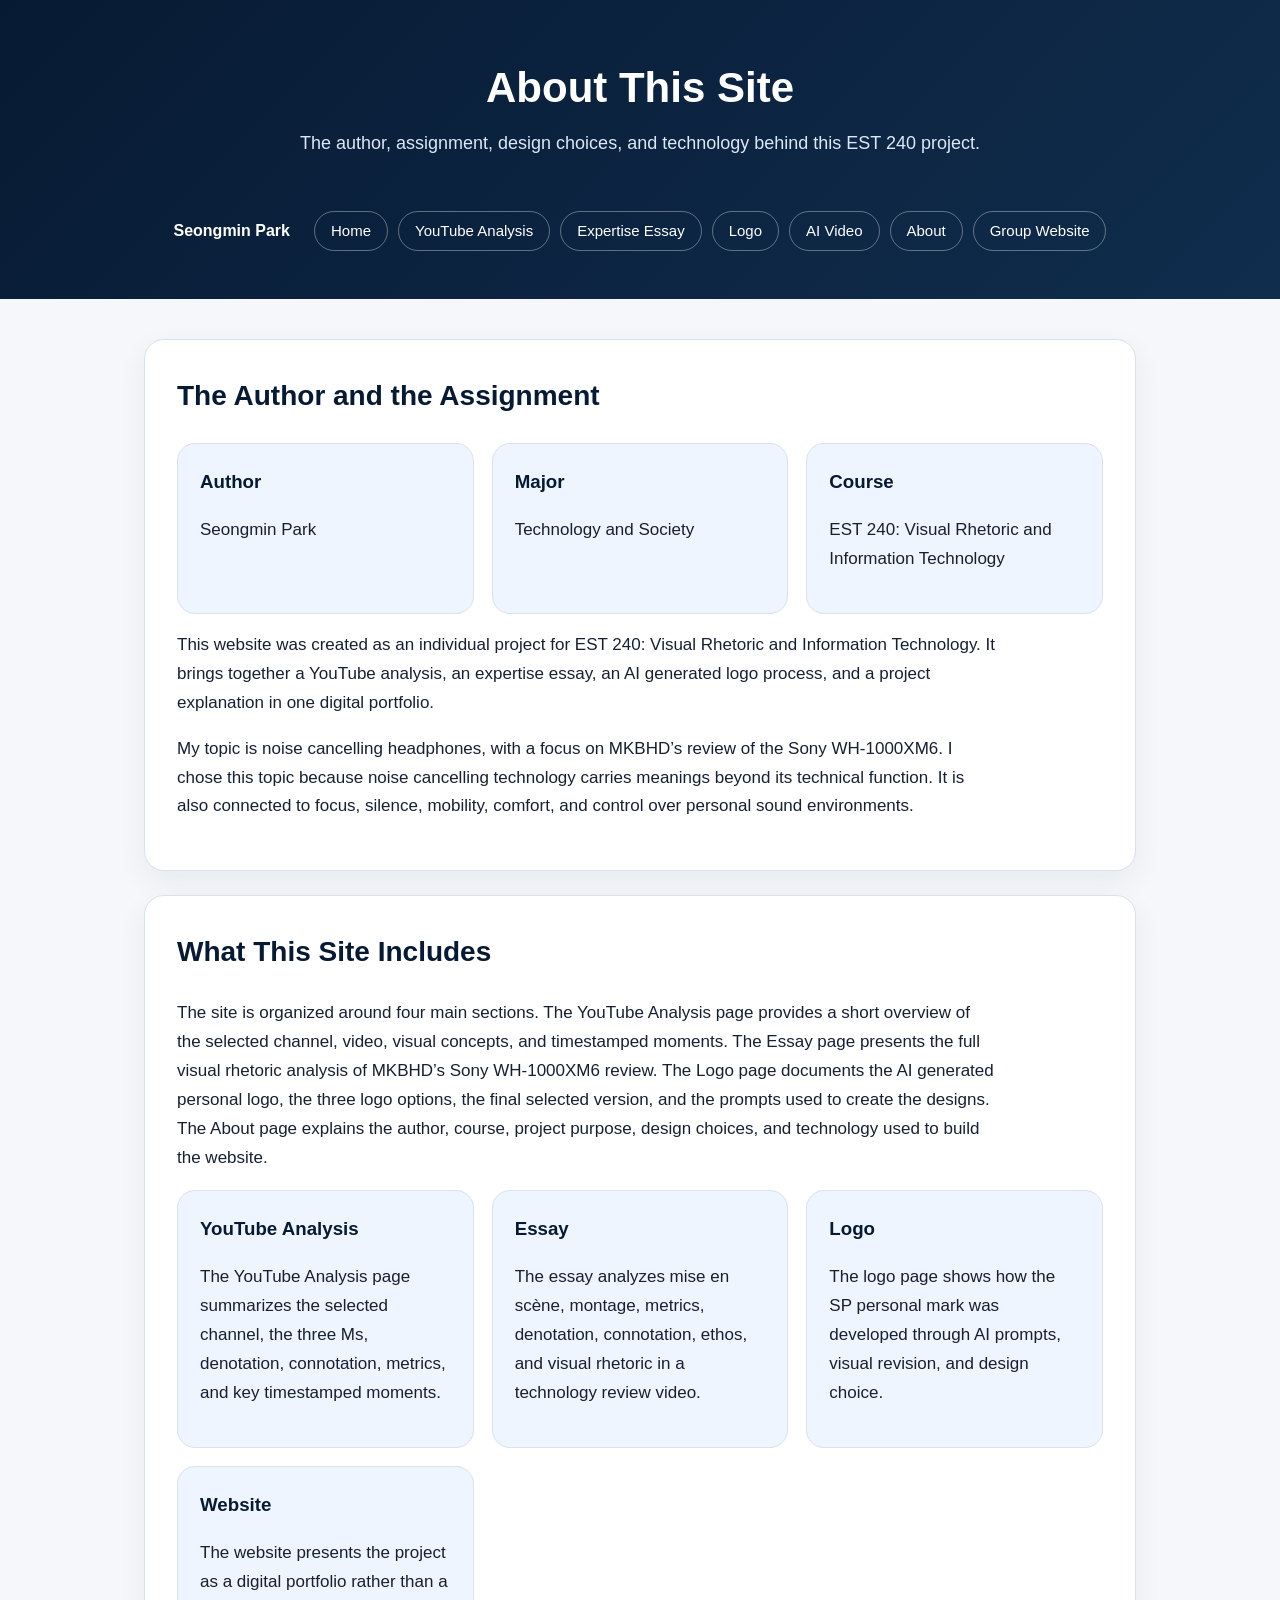
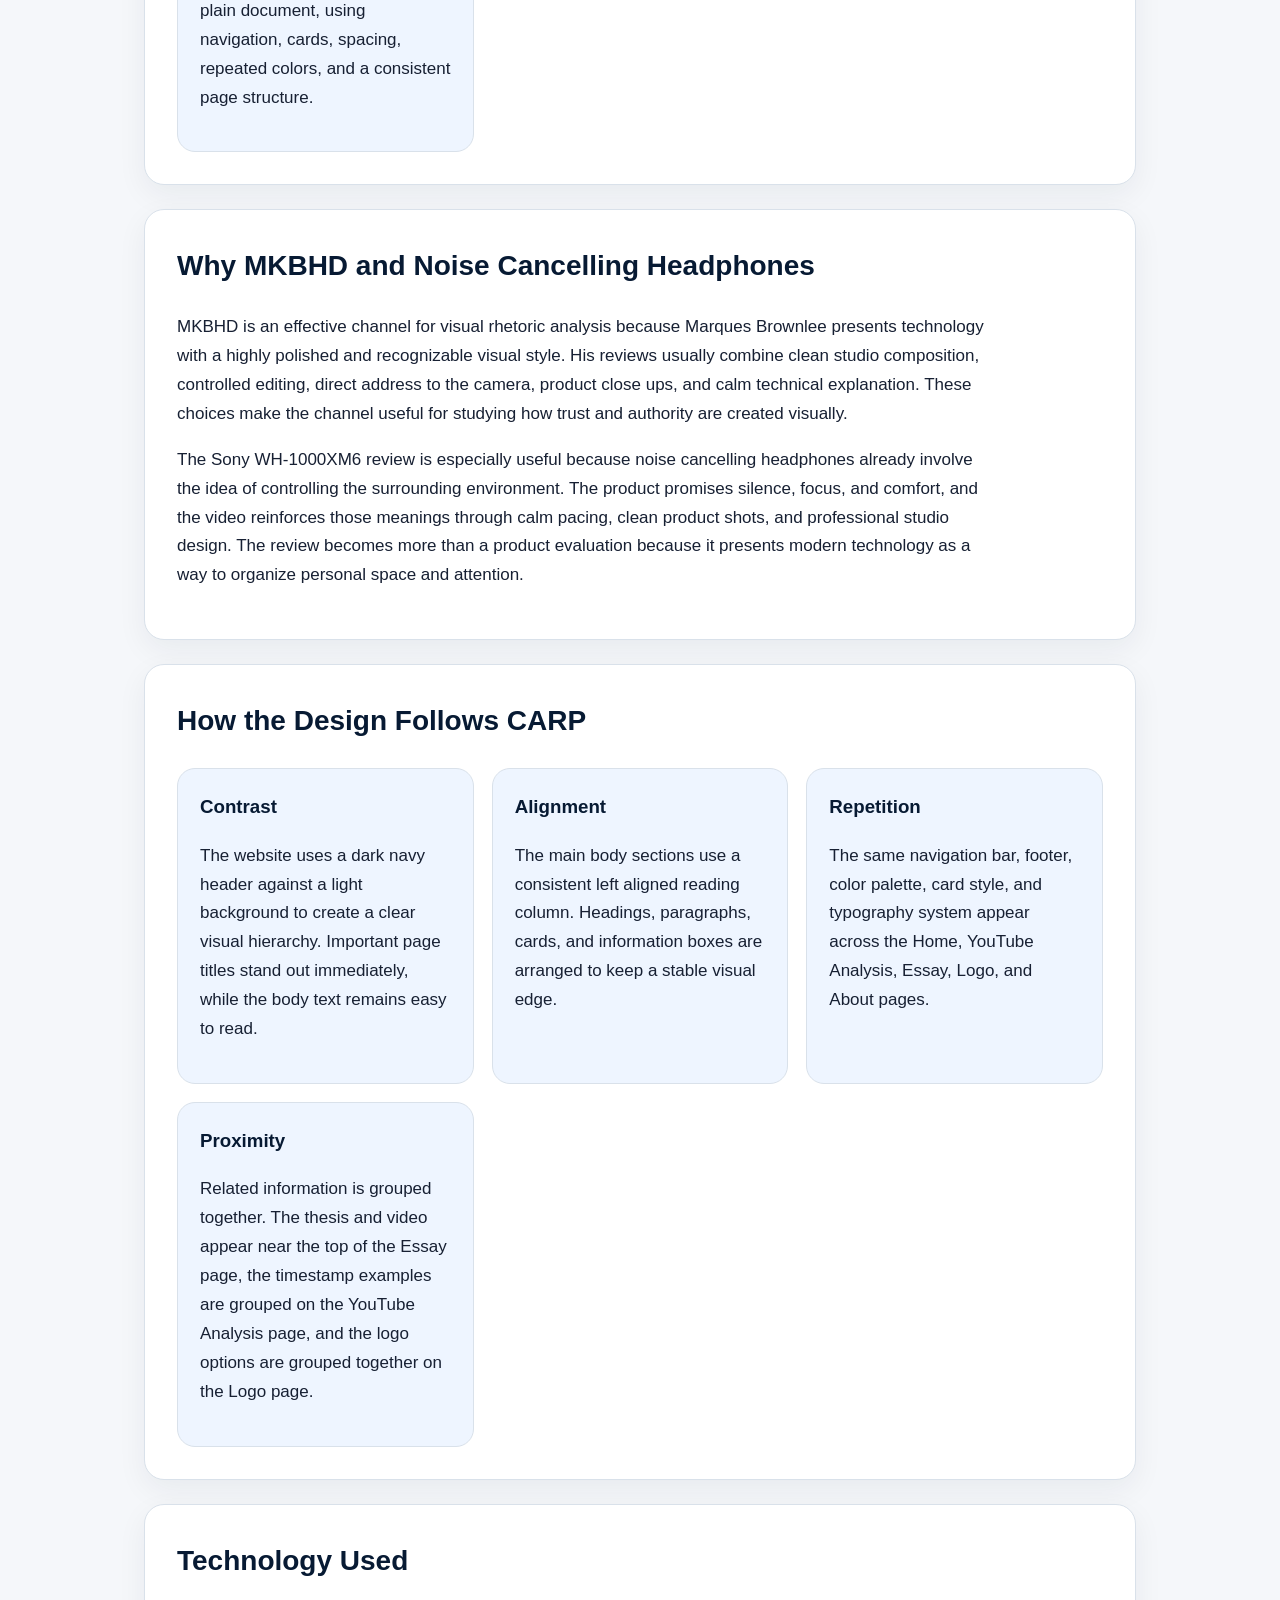
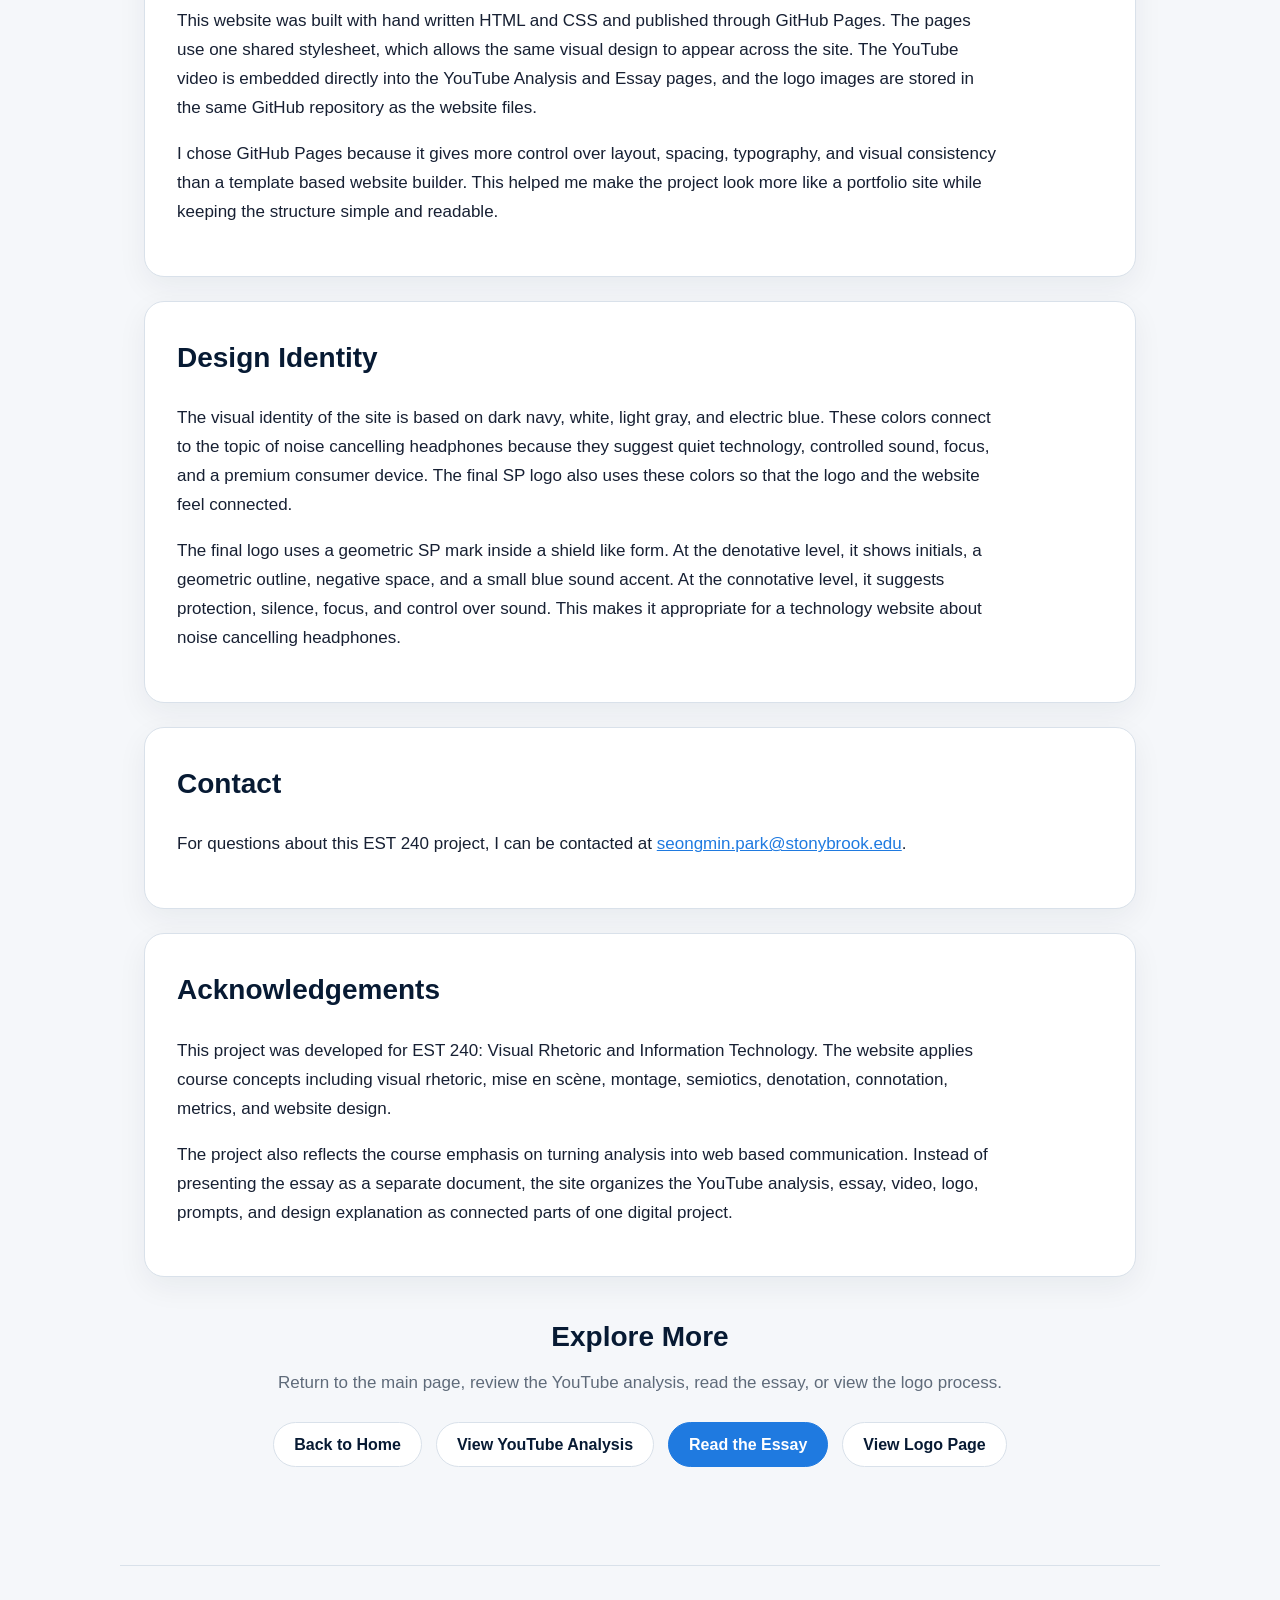
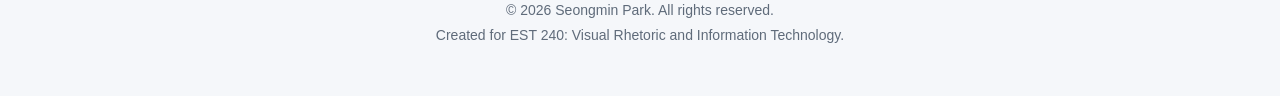
==== commit 7587ba2f: "Update about.html" ====
--- a/about.html
+++ b/about.html
@@ -12,16 +12,17 @@
     <p>The author, assignment, design choices, and technology behind this EST 240 project.</p>
 
    <nav>
+<nav>
   <div class="site-name">Seongmin Park</div>
 
   <div class="nav-links">
-<a href="index.html">Home</a>
-<a href="youtube-analysis.html">YouTube Analysis</a>
-<a href="essay.html">Expertise Essay</a>
-<a href="logo.html">Logo</a>
-<a href="ai-video.html">AI Video</a>
-<a href="about.html">About</a>
-<a href="https://ericshpark.github.io/index.html" target="_blank" rel="noopener">Group Website</a>
+    <a href="index.html">Home</a>
+    <a href="youtube-analysis.html">YouTube Analysis</a>
+    <a href="essay.html">Expertise Essay</a>
+    <a href="logo.html">Logo</a>
+    <a href="ai-video.html">AI Video</a>
+    <a href="about.html">About</a>
+    <a href="https://ericshpark.github.io/dyskei/index.html" target="_blank" rel="noopener">Group Website</a>
   </div>
 </nav>
   </header>
--- a/style.css
+++ b/style.css
@@ -13,6 +13,10 @@
   box-sizing: border-box;
 }
 
+html {
+  scroll-behavior: smooth;
+}
+
 body {
   margin: 0;
   font-family: Arial, Helvetica, sans-serif;
@@ -42,159 +46,6 @@
   font-size: 18px;
 }
 
-nav {
-  display: flex;
-  justify-content: center;
-  gap: 14px;
-  flex-wrap: wrap;
-}
-
-nav a {
-  color: var(--white);
-  text-decoration: none;
-  border: 1px solid rgba(255, 255, 255, 0.35);
-  padding: 10px 16px;
-  border-radius: 999px;
-  font-size: 15px;
-}
-
-nav a:hover {
-  background: rgba(255, 255, 255, 0.14);
-}
-
-main {
-  max-width: 1040px;
-  margin: 0 auto;
-  padding: 40px 24px;
-}
-
-section {
-  background: var(--white);
-  border: 1px solid var(--border);
-  border-radius: 20px;
-  padding: 32px;
-  margin-bottom: 24px;
-  box-shadow: 0 10px 30px rgba(7, 26, 51, 0.06);
-}
-
-h2 {
-  color: var(--navy);
-  margin-top: 0;
-  font-size: 28px;
-}
-
-p {
-  font-size: 17px;
-}
-
-a {
-  color: var(--blue);
-}
-
-.button-row {
-  display: flex;
-  gap: 14px;
-  flex-wrap: wrap;
-  margin-top: 24px;
-}
-
-.button {
-  display: inline-block;
-  background: var(--blue);
-  color: var(--white);
-  text-decoration: none;
-  padding: 12px 18px;
-  border-radius: 999px;
-  font-weight: 700;
-}
-
-.button.secondary {
-  background: var(--white);
-  color: var(--navy);
-  border: 1px solid var(--border);
-}
-
-.card-grid {
-  display: grid;
-  grid-template-columns: repeat(3, 1fr);
-  gap: 18px;
-}
-
-.card {
-  background: var(--light-blue);
-  border: 1px solid var(--border);
-  border-radius: 18px;
-  padding: 22px;
-}
-
-.card h3 {
-  margin-top: 0;
-  color: var(--navy);
-}
-
-footer {
-  max-width: 1040px;
-  margin: 16px auto 0;
-  padding: 30px 24px 46px;
-  text-align: center;
-  color: var(--muted);
-  border-top: 1px solid var(--border);
-}
-
-footer p {
-  margin: 4px 0;
-  font-size: 14px;
-  line-height: 1.5;
-}
-}
-
-@media (max-width: 760px) {
-  header h1 {
-    font-size: 32px;
-  }
-
-  .card-grid {
-    grid-template-columns: 1fr;
-  }
-
-  section {
-    padding: 24px;
-  }
-}
-ol {
-  margin: 0;
-  padding-left: 22px;
-}
-
-li {
-  margin-bottom: 6px;
-}
-
-section > h3 {
-  margin-top: 28px;
-  color: var(--navy);
-}
-
-section p,
-section ol {
-  max-width: 820px;
-}
-.metrics-card {
-  width: calc(100% + 29px);
-  max-width: calc(820px + 29px);
-  background: var(--light-blue);
-  margin: 22px 0 22px -29px;
-  padding: 22px 24px;
-  border-left: 5px solid var(--blue);
-}
-
-.metrics-card p {
-  margin: 8px 0;
-}
-
-.metrics-card h3 {
-  margin: 0 0 14px 0;
-}
 .home-hero {
   padding: 72px 24px 56px;
 }
@@ -214,6 +65,174 @@
   margin-bottom: 26px;
   box-shadow: 0 18px 45px rgba(0, 0, 0, 0.18);
 }
+
+nav {
+  display: flex;
+  justify-content: center;
+  align-items: center;
+  gap: 18px;
+  flex-wrap: wrap;
+  margin-top: 24px;
+}
+
+.site-name {
+  color: var(--white);
+  font-weight: 700;
+  margin-right: 6px;
+}
+
+.nav-links {
+  display: flex;
+  justify-content: center;
+  gap: 10px;
+  flex-wrap: wrap;
+}
+
+.nav-links a {
+  color: var(--white);
+  text-decoration: none;
+  border: 1px solid rgba(255, 255, 255, 0.35);
+  padding: 10px 16px;
+  border-radius: 999px;
+  font-size: 15px;
+  line-height: 1.2;
+}
+
+.nav-links a:hover {
+  background: rgba(255, 255, 255, 0.14);
+}
+
+main {
+  max-width: 1040px;
+  margin: 0 auto;
+  padding: 40px 24px;
+}
+
+section {
+  background: var(--white);
+  border: 1px solid var(--border);
+  border-radius: 20px;
+  padding: 32px;
+  margin-bottom: 24px;
+  box-shadow: 0 10px 30px rgba(7, 26, 51, 0.06);
+}
+
+h2 {
+  color: var(--navy);
+  margin-top: 0;
+  font-size: 28px;
+}
+
+h3 {
+  color: var(--navy);
+}
+
+p {
+  font-size: 17px;
+}
+
+a {
+  color: var(--blue);
+}
+
+section p,
+section ol {
+  max-width: 820px;
+}
+
+ol {
+  margin: 0;
+  padding-left: 22px;
+}
+
+li {
+  margin-bottom: 6px;
+}
+
+.button-row {
+  display: flex;
+  gap: 14px;
+  flex-wrap: wrap;
+  margin-top: 24px;
+  align-items: center;
+}
+
+.button,
+.btn,
+.card a,
+.page-navigation a {
+  display: inline-flex;
+  align-items: center;
+  justify-content: center;
+  width: fit-content;
+  min-height: 44px;
+  background: var(--blue);
+  color: var(--white);
+  text-decoration: none;
+  padding: 12px 20px;
+  border-radius: 999px;
+  font-weight: 700;
+  border: 1px solid var(--blue);
+  line-height: 1.2;
+  transition: transform 0.18s ease, box-shadow 0.18s ease, background 0.18s ease;
+}
+
+.button.secondary,
+.btn.secondary,
+.page-navigation a.secondary {
+  background: var(--white);
+  color: var(--navy);
+  border: 1px solid var(--border);
+}
+
+.button:hover,
+.btn:hover,
+.card a:hover,
+.page-navigation a:hover {
+  transform: translateY(-1px);
+  box-shadow: 0 8px 18px rgba(15, 23, 42, 0.12);
+  text-decoration: none;
+}
+
+.card-grid {
+  display: grid;
+  grid-template-columns: repeat(3, 1fr);
+  gap: 18px;
+}
+
+.card {
+  background: var(--light-blue);
+  border: 1px solid var(--border);
+  border-radius: 18px;
+  padding: 22px;
+}
+
+.card h3 {
+  margin-top: 0;
+  color: var(--navy);
+}
+
+.card p {
+  max-width: none;
+}
+
+.metrics-card {
+  width: calc(100% + 29px);
+  max-width: calc(820px + 29px);
+  background: var(--light-blue);
+  margin: 22px 0 22px -29px;
+  padding: 22px 24px;
+  border-left: 5px solid var(--blue);
+}
+
+.metrics-card p {
+  margin: 8px 0;
+}
+
+.metrics-card h3 {
+  margin: 0 0 14px 0;
+}
+
 sup {
   font-size: 0.75em;
   vertical-align: super;
@@ -229,21 +248,6 @@
 sup a:hover {
   text-decoration: underline;
 }
-sup {
-  font-size: 0.75em;
-  vertical-align: super;
-  line-height: 0;
-}
-
-sup a {
-  text-decoration: none;
-  color: var(--blue);
-  font-weight: 700;
-}
-
-sup a:hover {
-  text-decoration: underline;
-}
 
 .notes-list {
   max-width: 820px;
@@ -257,61 +261,6 @@
   margin-left: 6px;
 }
 
-html {
-  scroll-behavior: smooth;
-}
-.page-navigation {
-  background: transparent;
-  border: none;
-  box-shadow: none;
-  text-align: center;
-  padding-top: 12px;
-  padding-bottom: 18px;
-}
-
-.page-navigation h2 {
-  margin-bottom: 8px;
-}
-
-.page-navigation p {
-  margin: 0 auto 18px;
-  color: var(--muted);
-}
-
-.page-navigation .button-row {
-  justify-content: center;
-}
-sup {
-  font-size: 0.75em;
-  vertical-align: super;
-  line-height: 0;
-}
-
-sup a {
-  text-decoration: none;
-  color: var(--blue);
-  font-weight: 700;
-}
-
-sup a:hover {
-  text-decoration: underline;
-}
-
-.notes-list {
-  max-width: 820px;
-}
-
-.notes-list li {
-  margin-bottom: 14px;
-}
-
-.notes-list a {
-  margin-left: 6px;
-}
-
-html {
-  scroll-behavior: smooth;
-}
 .analysis-hero {
   display: grid;
   grid-template-columns: 1.7fr 0.8fr;
@@ -397,16 +346,133 @@
   color: var(--muted);
 }
 
+.video-card {
+  background: var(--light-blue);
+  border: 1px solid var(--border);
+  border-radius: 22px;
+  padding: 20px;
+}
+
+video {
+  width: 100%;
+  display: block;
+  border-radius: 16px;
+  background: #000000;
+}
+
+.caption {
+  color: var(--muted);
+  font-size: 15px;
+  margin-top: 14px;
+}
+
+.highlight {
+  background: var(--light-blue);
+  border-left: 5px solid var(--blue);
+  padding: 22px;
+  border-radius: 14px;
+  margin-top: 18px;
+}
+
+.prompt-box {
+  background: #0f172a;
+  color: #e5e7eb;
+  border-radius: 18px;
+  padding: 24px;
+  overflow-x: auto;
+  font-size: 15px;
+  line-height: 1.7;
+  white-space: pre-wrap;
+  border: 1px solid #1e293b;
+}
+
+.process-list {
+  display: grid;
+  gap: 16px;
+}
+
+.process-item {
+  display: grid;
+  grid-template-columns: 42px 1fr;
+  gap: 16px;
+  align-items: start;
+  background: var(--light-blue);
+  border-radius: 16px;
+  padding: 18px;
+  border: 1px solid var(--border);
+}
+
+.number {
+  width: 42px;
+  height: 42px;
+  border-radius: 50%;
+  background: var(--blue);
+  color: var(--white);
+  display: flex;
+  align-items: center;
+  justify-content: center;
+  font-weight: 700;
+}
+
+.page-navigation {
+  background: transparent;
+  border: none;
+  box-shadow: none;
+  text-align: center;
+  padding-top: 12px;
+  padding-bottom: 18px;
+}
+
+.page-navigation h2 {
+  margin-bottom: 8px;
+}
+
+.page-navigation p {
+  margin: 0 auto 18px;
+  color: var(--muted);
+}
+
+.page-navigation .button-row {
+  justify-content: center;
+}
+
+footer {
+  max-width: 1040px;
+  margin: 16px auto 0;
+  padding: 30px 24px 46px;
+  text-align: center;
+  color: var(--muted);
+  border-top: 1px solid var(--border);
+}
+
+footer p {
+  margin: 4px 0;
+  font-size: 14px;
+  line-height: 1.5;
+}
+
 @media (max-width: 760px) {
-  .analysis-hero {
-    grid-template-columns: 1fr;
+  header h1 {
+    font-size: 32px;
   }
 
-  .analysis-points {
-    grid-template-columns: 1fr;
-  }
-
+  .card-grid,
+  .analysis-hero,
+  .analysis-points,
   .timestamp-grid {
     grid-template-columns: 1fr;
   }
-}
+
+  section {
+    padding: 24px;
+  }
+
+  nav {
+    gap: 12px;
+  }
+
+  .site-name {
+    width: 100%;
+    margin-right: 0;
+  }
+}
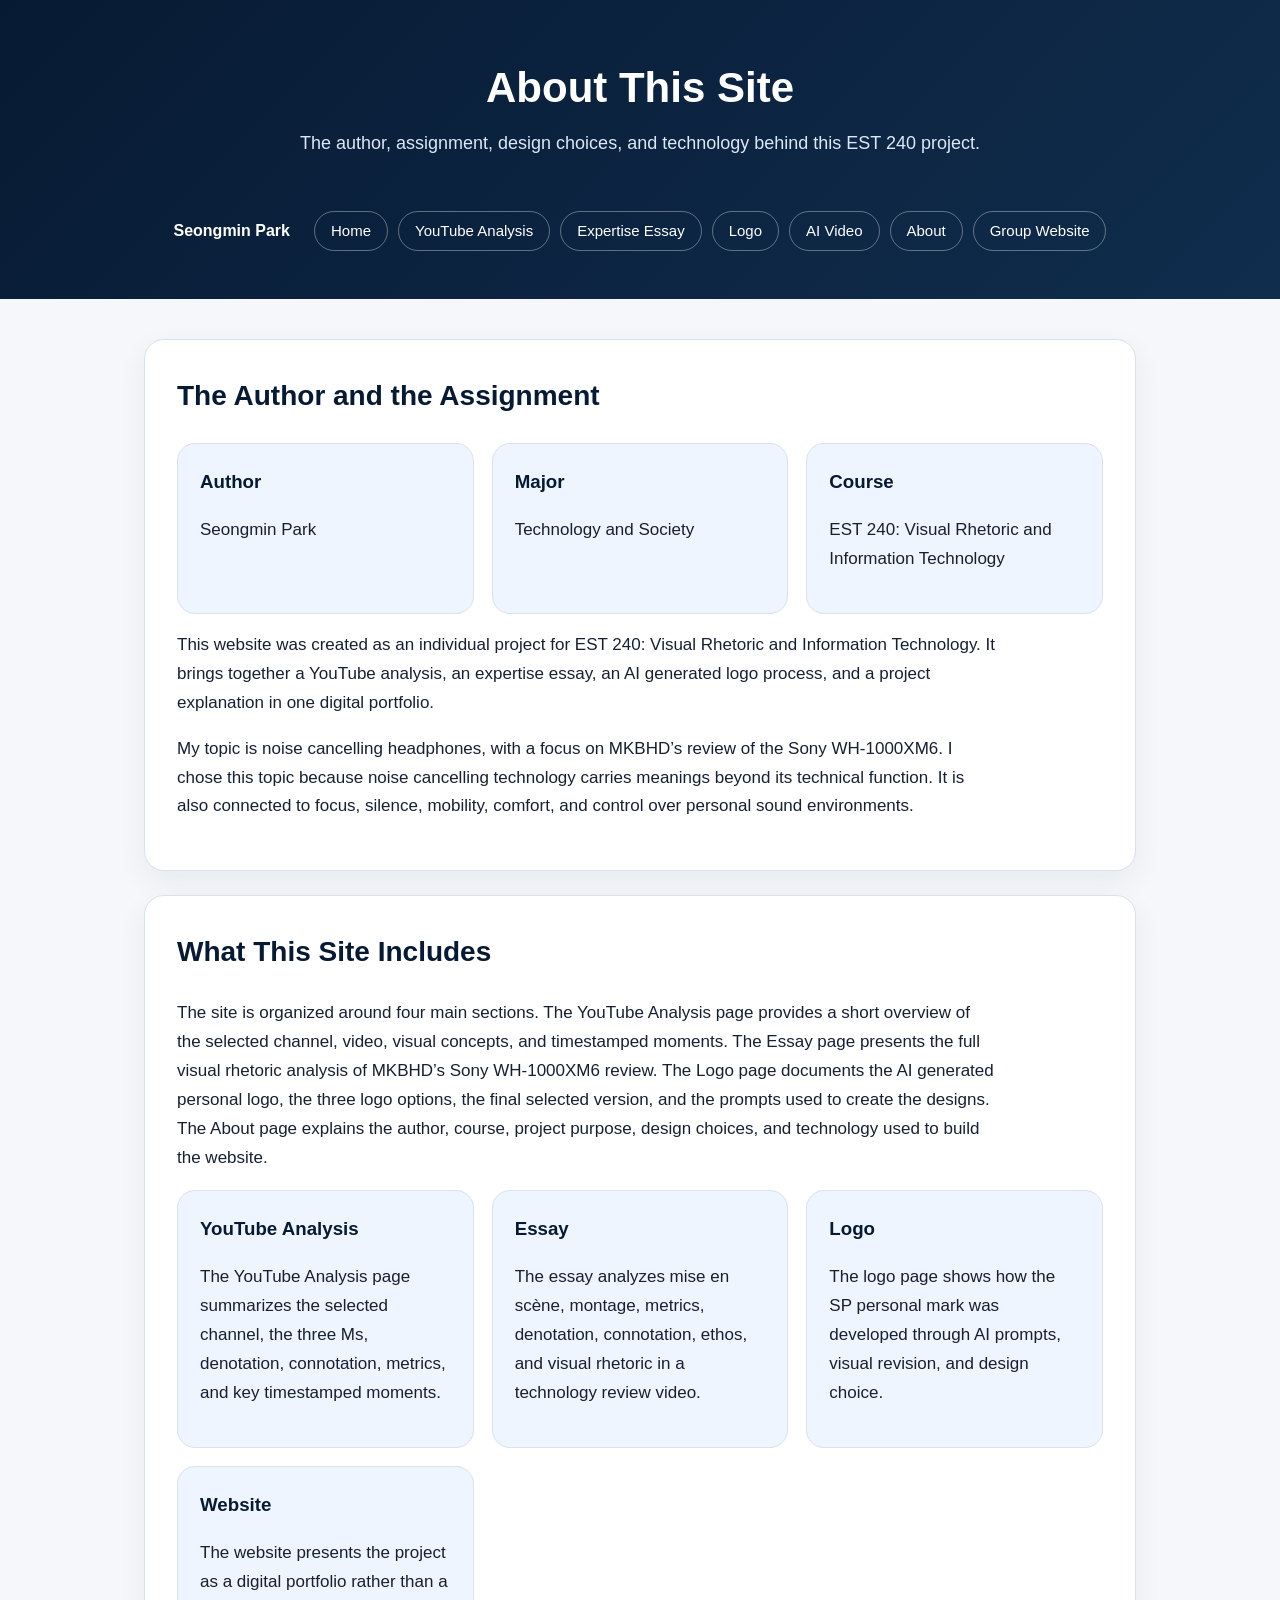
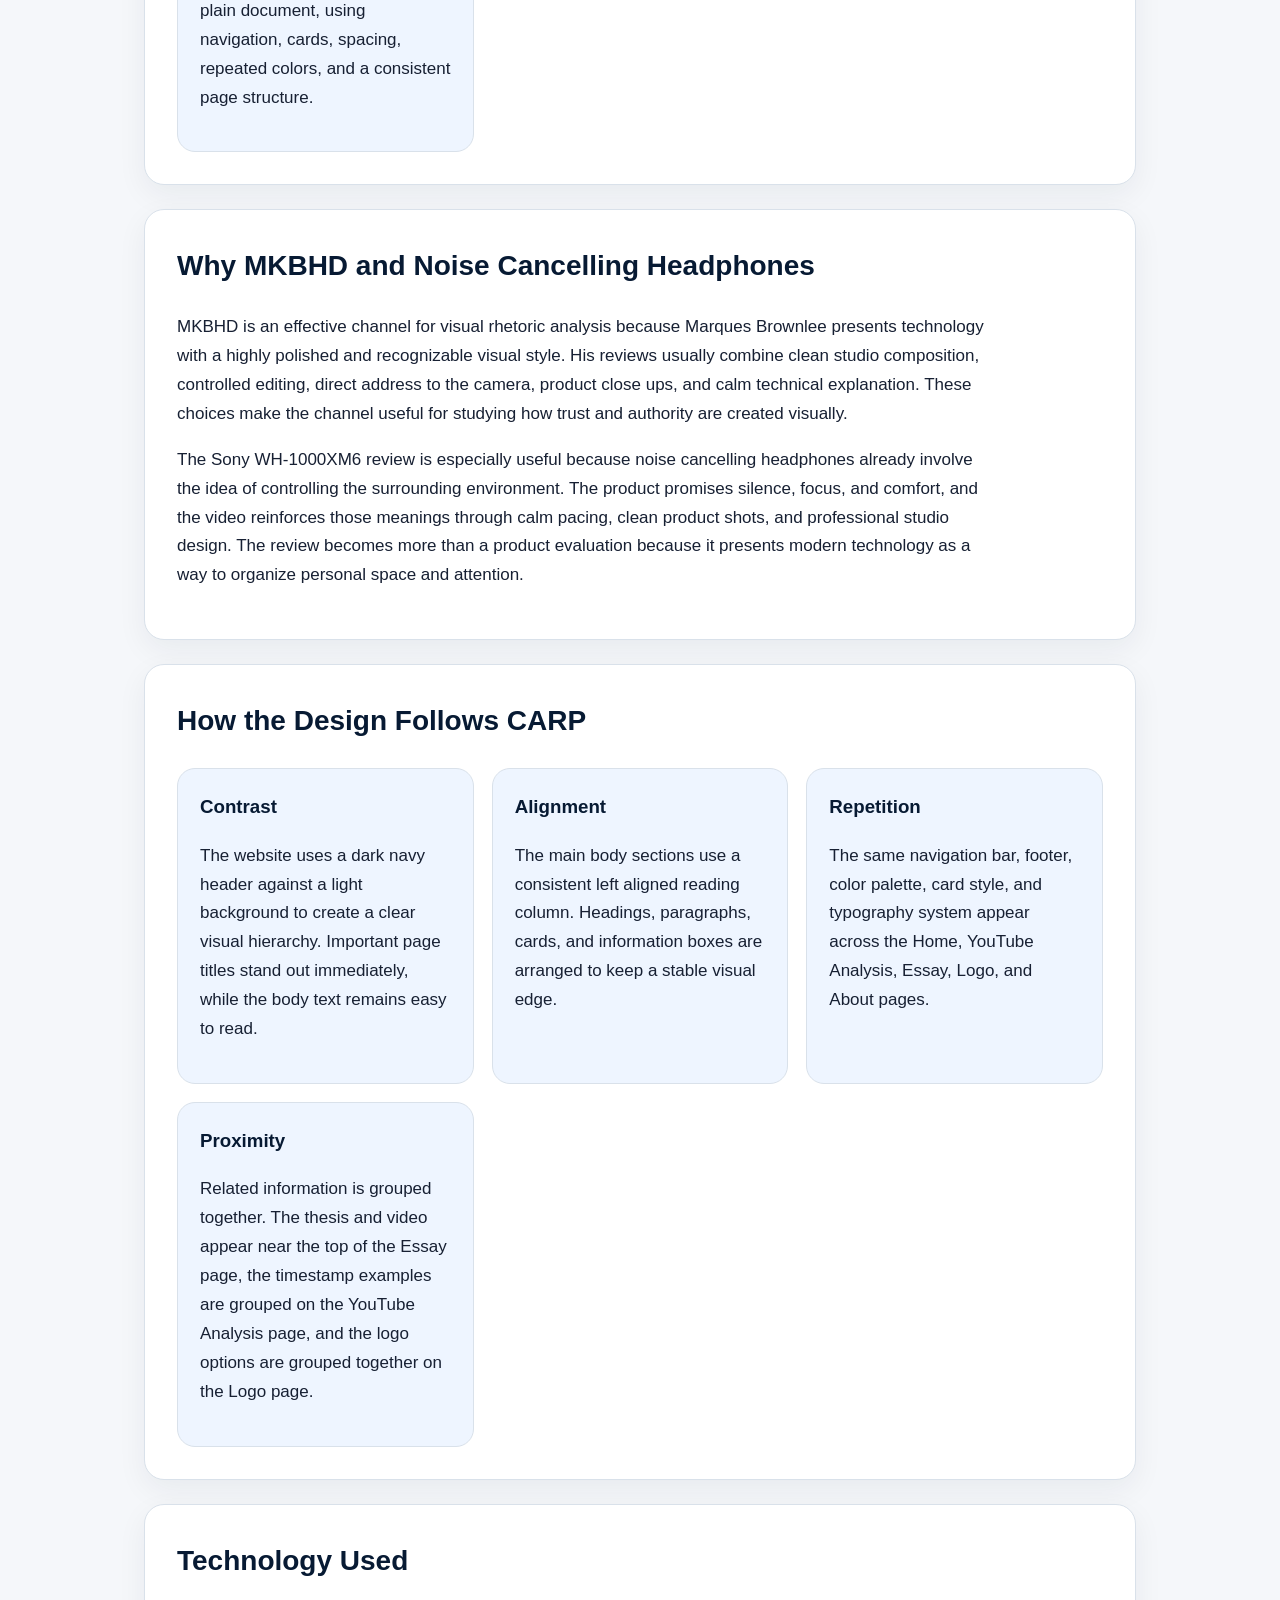
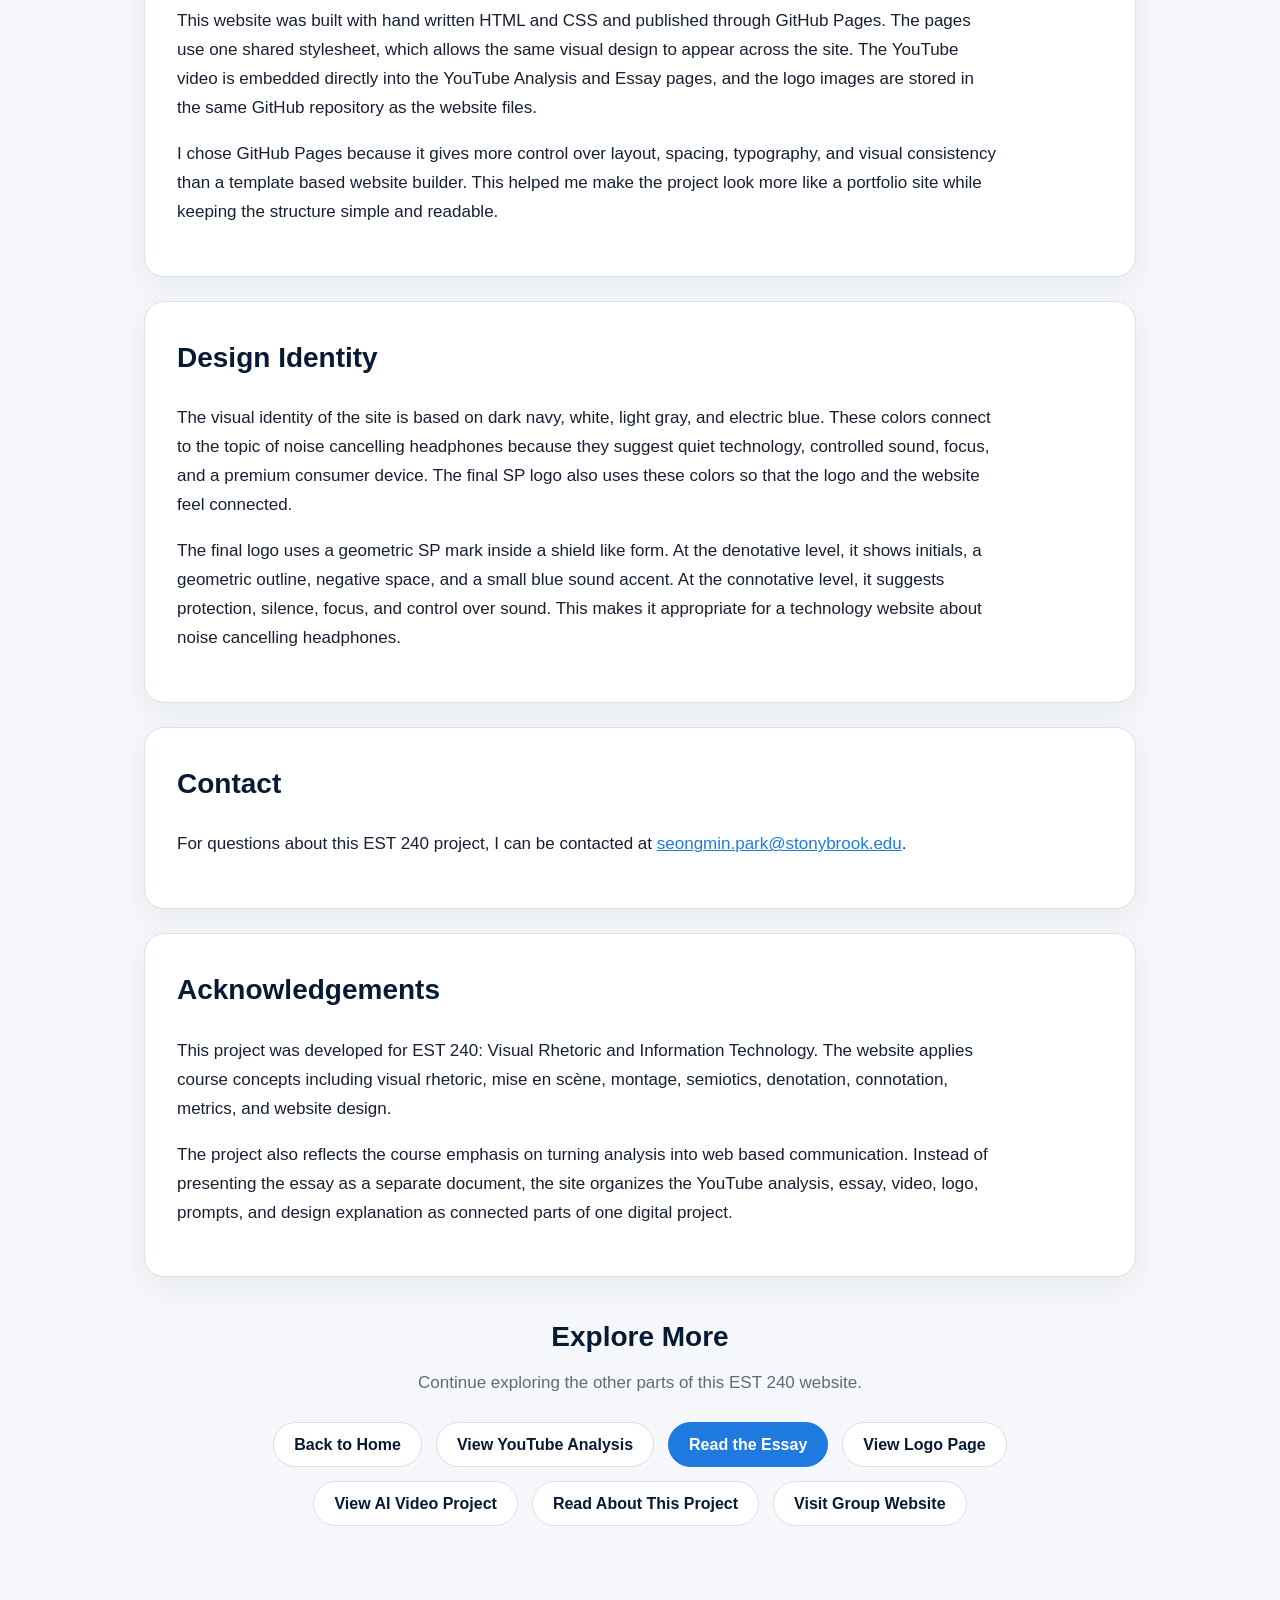
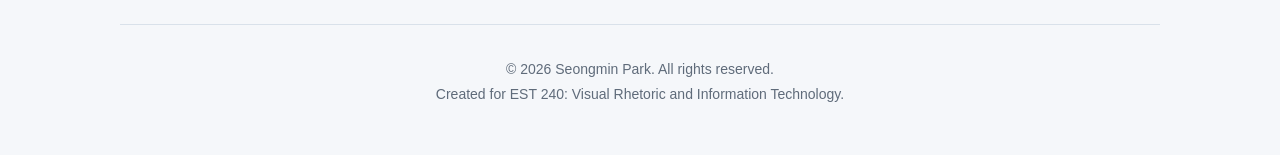
==== commit 719e4e8f: "Update about.html" ====
--- a/about.html
+++ b/about.html
@@ -218,17 +218,20 @@
       </p>
     </section>
 
-    <section class="page-navigation">
-      <h2>Explore More</h2>
-      <p>Return to the main page, review the YouTube analysis, read the essay, or view the logo process.</p>
-
-      <div class="button-row">
-        <a class="button secondary" href="index.html">Back to Home</a>
-        <a class="button secondary" href="youtube-analysis.html">View YouTube Analysis</a>
-        <a class="button" href="essay.html">Read the Essay</a>
-        <a class="button secondary" href="logo.html">View Logo Page</a>
-      </div>
-    </section>
+<section class="page-navigation">
+  <h2>Explore More</h2>
+  <p>Continue exploring the other parts of this EST 240 website.</p>
+
+  <div class="button-row">
+    <a class="button secondary" href="index.html">Back to Home</a>
+    <a class="button secondary" href="youtube-analysis.html">View YouTube Analysis</a>
+    <a class="button" href="essay.html">Read the Essay</a>
+    <a class="button secondary" href="logo.html">View Logo Page</a>
+    <a class="button secondary" href="ai-video.html">View AI Video Project</a>
+    <a class="button secondary" href="about.html">Read About This Project</a>
+    <a class="button secondary" href="https://ericshpark.github.io/dyskei/index.html" target="_blank" rel="noopener">Visit Group Website</a>
+  </div>
+</section>
   </main>
 
   <footer>
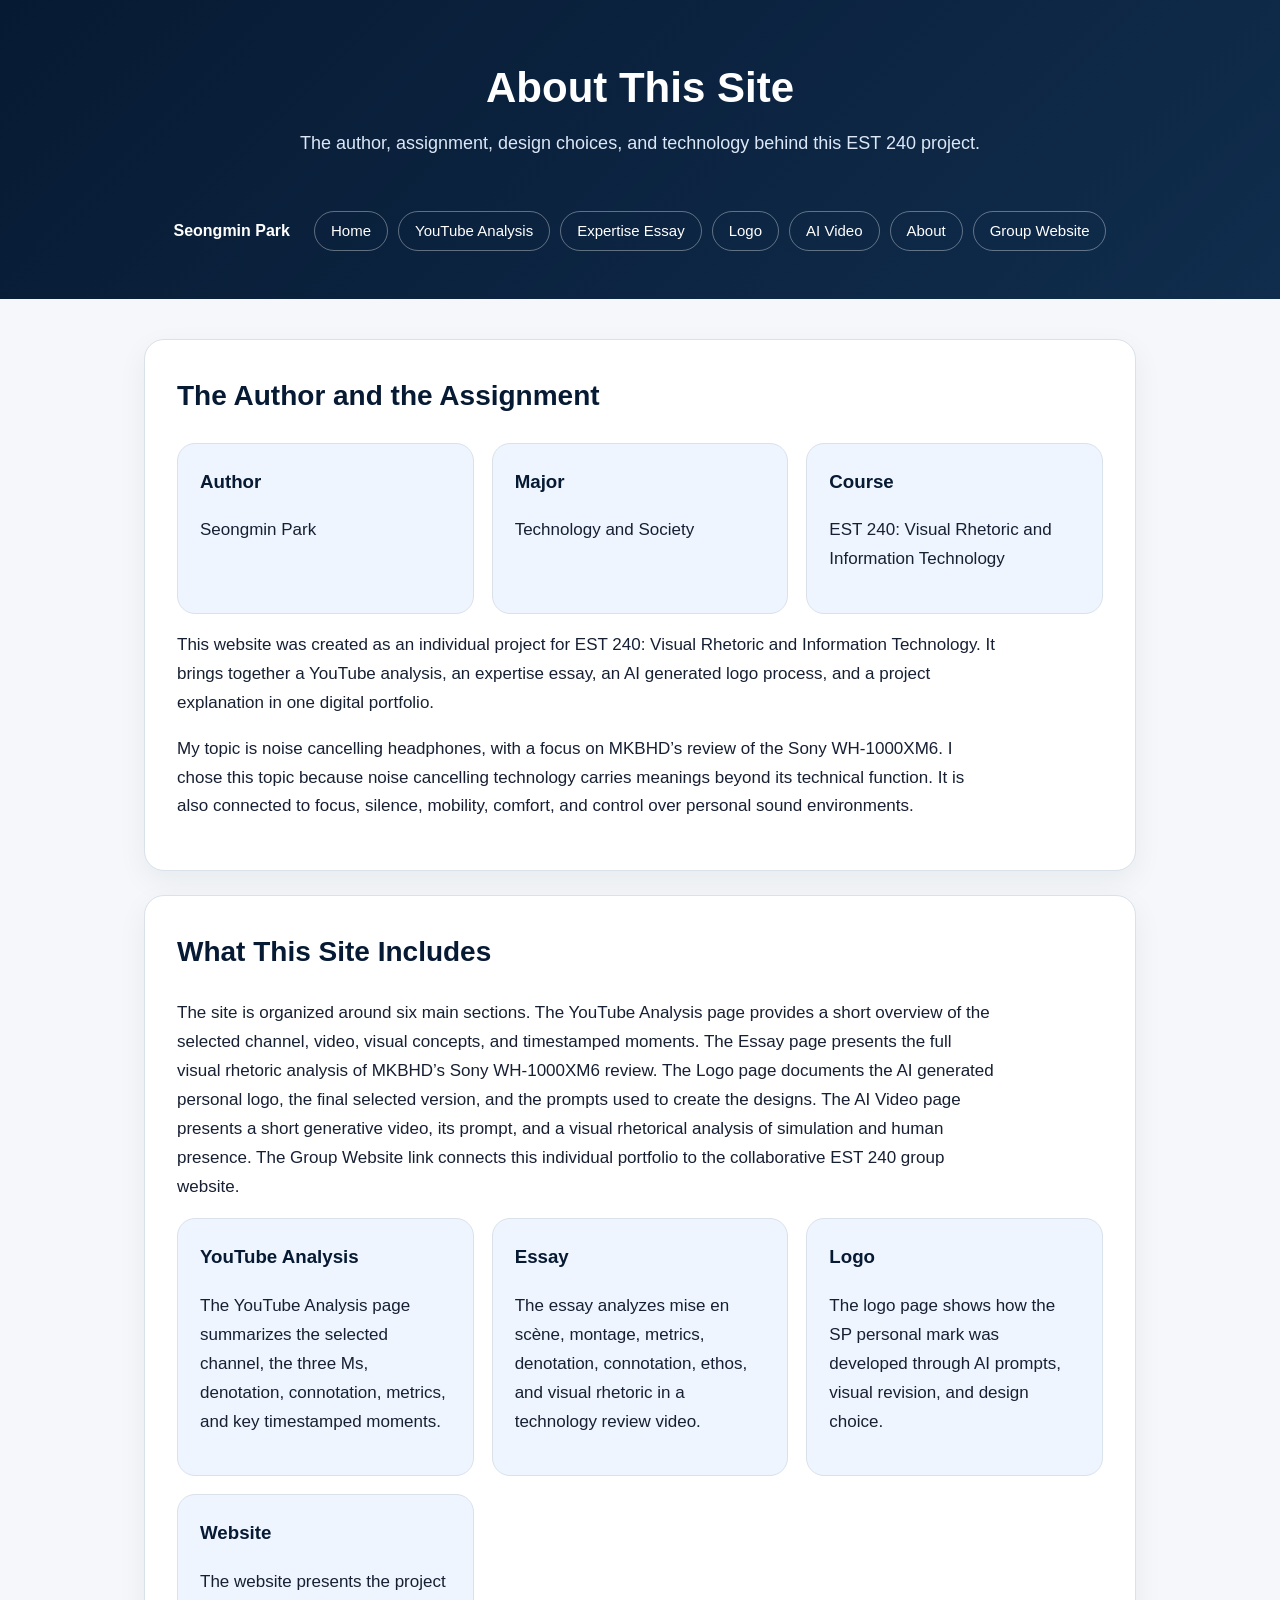
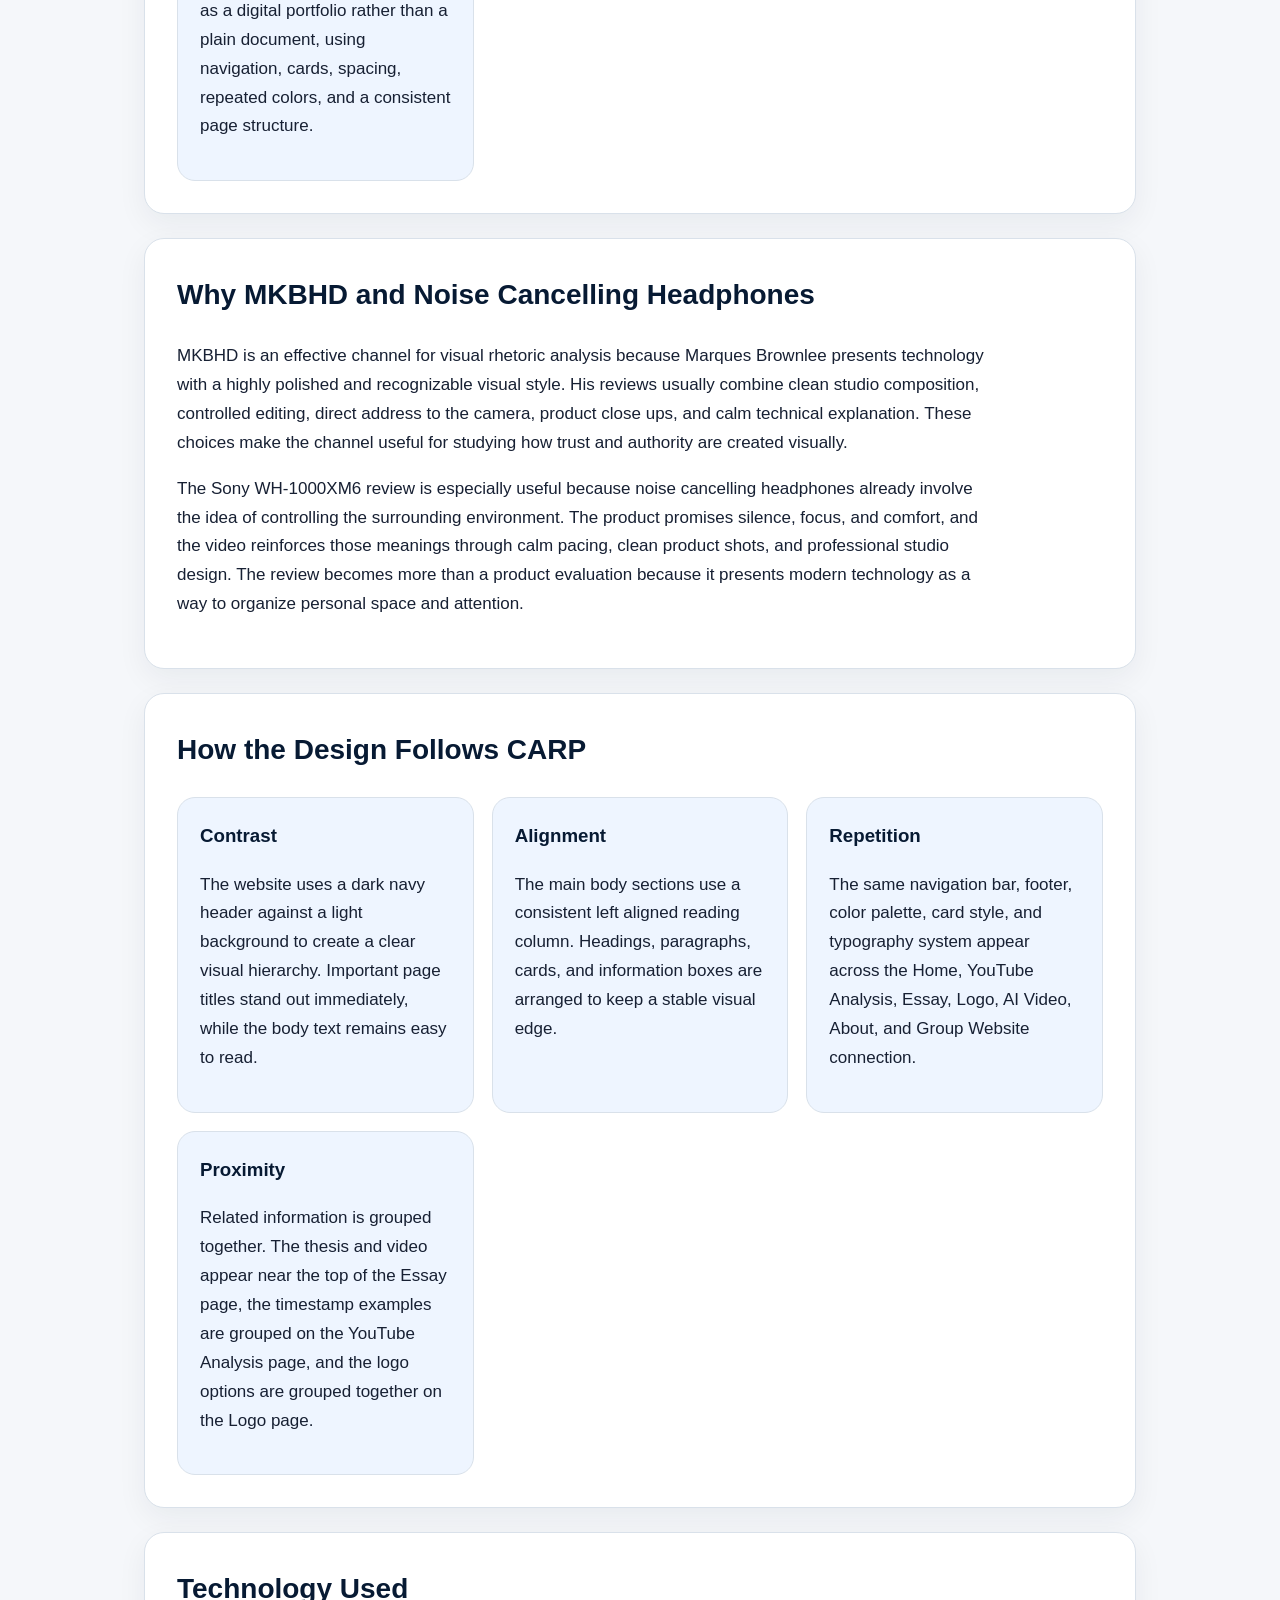
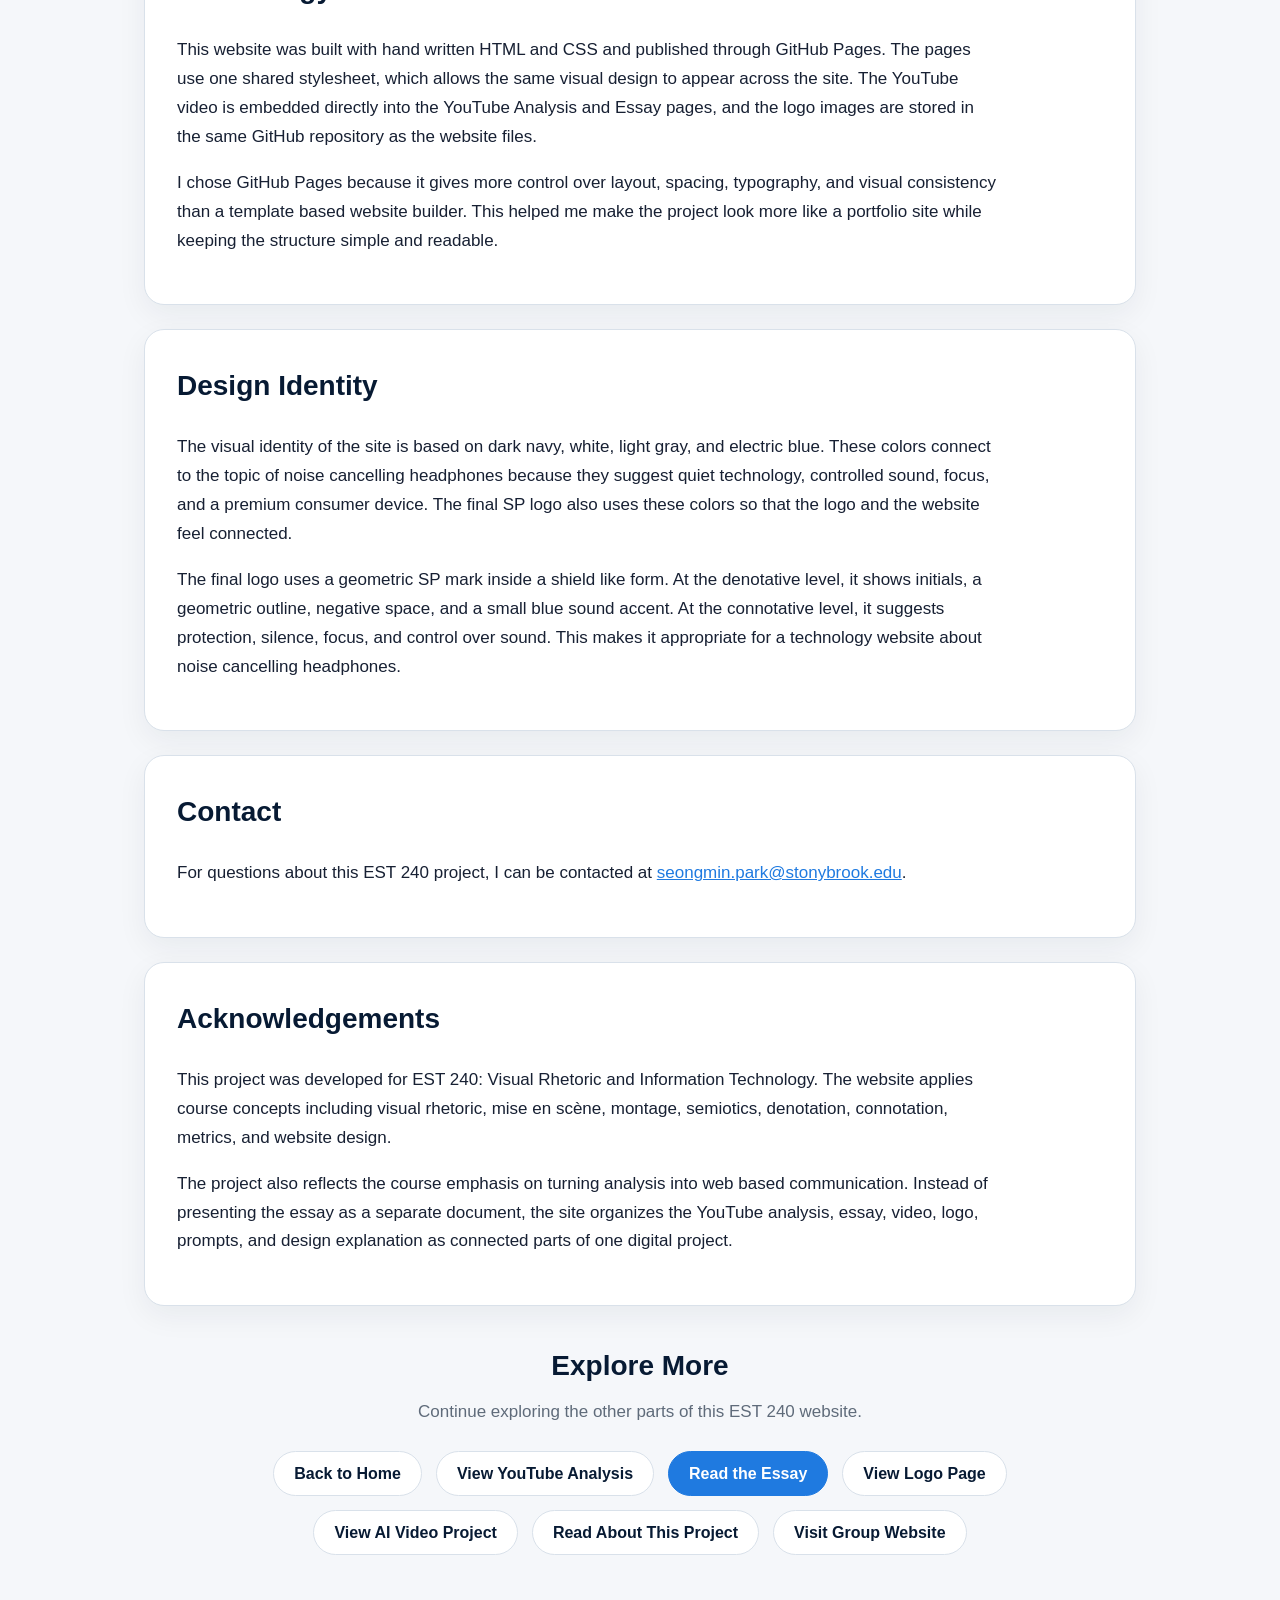
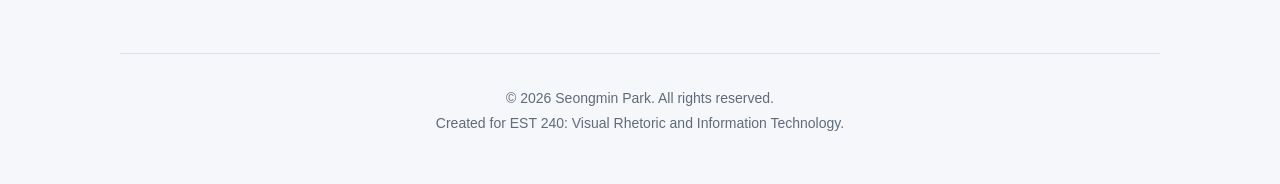
==== commit d6503fc7: "Update about.html" ====
--- a/about.html
+++ b/about.html
@@ -65,11 +65,12 @@
       <h2>What This Site Includes</h2>
 
       <p>
-        The site is organized around four main sections. The YouTube Analysis page provides a short overview of the selected
-        channel, video, visual concepts, and timestamped moments. The Essay page presents the full visual rhetoric analysis
-        of MKBHD’s Sony WH-1000XM6 review. The Logo page documents the AI generated personal logo, the three logo options,
-        the final selected version, and the prompts used to create the designs. The About page explains the author, course,
-        project purpose, design choices, and technology used to build the website.
+The site is organized around six main sections. The YouTube Analysis page provides a short overview of the selected
+  channel, video, visual concepts, and timestamped moments. The Essay page presents the full visual rhetoric analysis
+  of MKBHD’s Sony WH-1000XM6 review. The Logo page documents the AI generated personal logo, the final selected version,
+  and the prompts used to create the designs. The AI Video page presents a short generative video, its prompt, and a
+  visual rhetorical analysis of simulation and human presence. The Group Website link connects this individual portfolio
+  to the collaborative EST 240 group website.
       </p>
 
       <div class="card-grid">
@@ -147,8 +148,8 @@
         <div class="card">
           <h3>Repetition</h3>
           <p>
-            The same navigation bar, footer, color palette, card style, and typography system appear across the Home,
-            YouTube Analysis, Essay, Logo, and About pages.
+  The same navigation bar, footer, color palette, card style, and typography system appear across the Home,
+  YouTube Analysis, Essay, Logo, AI Video, About, and Group Website connection.
           </p>
         </div>
 
